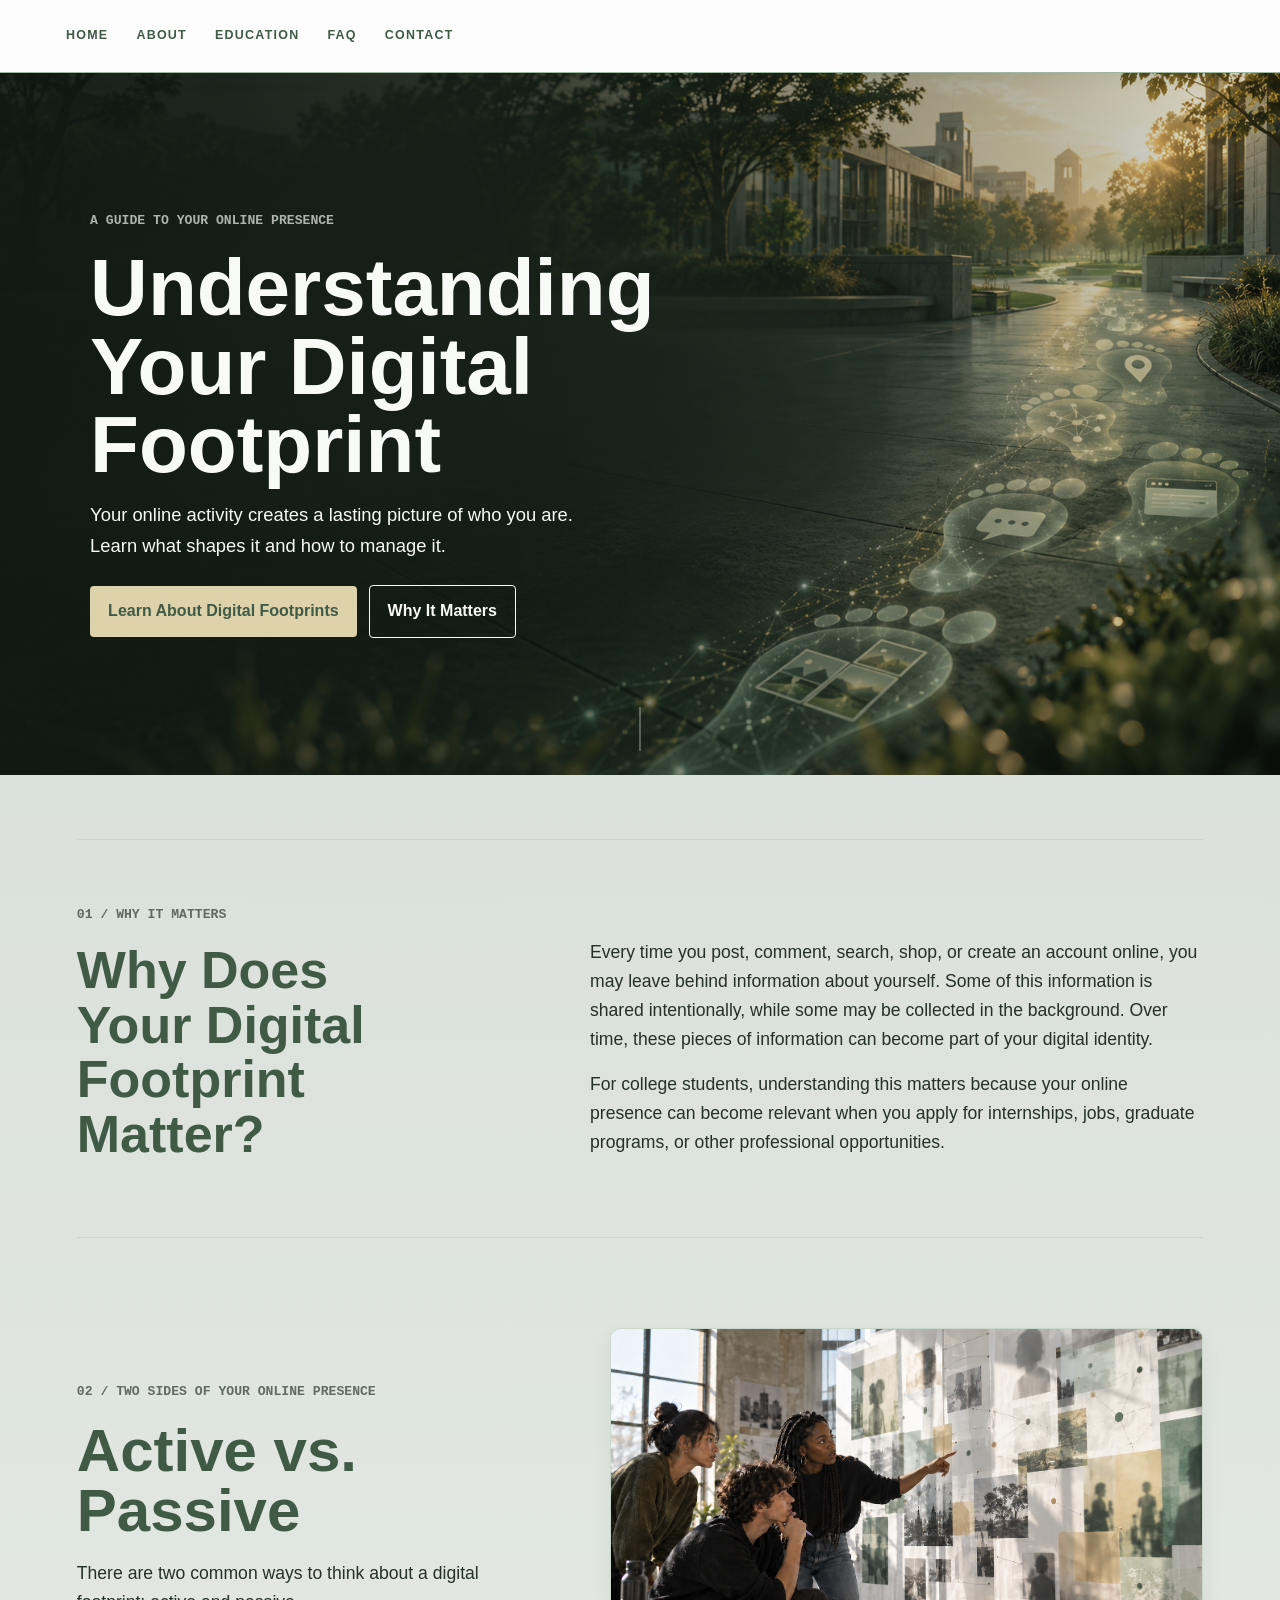
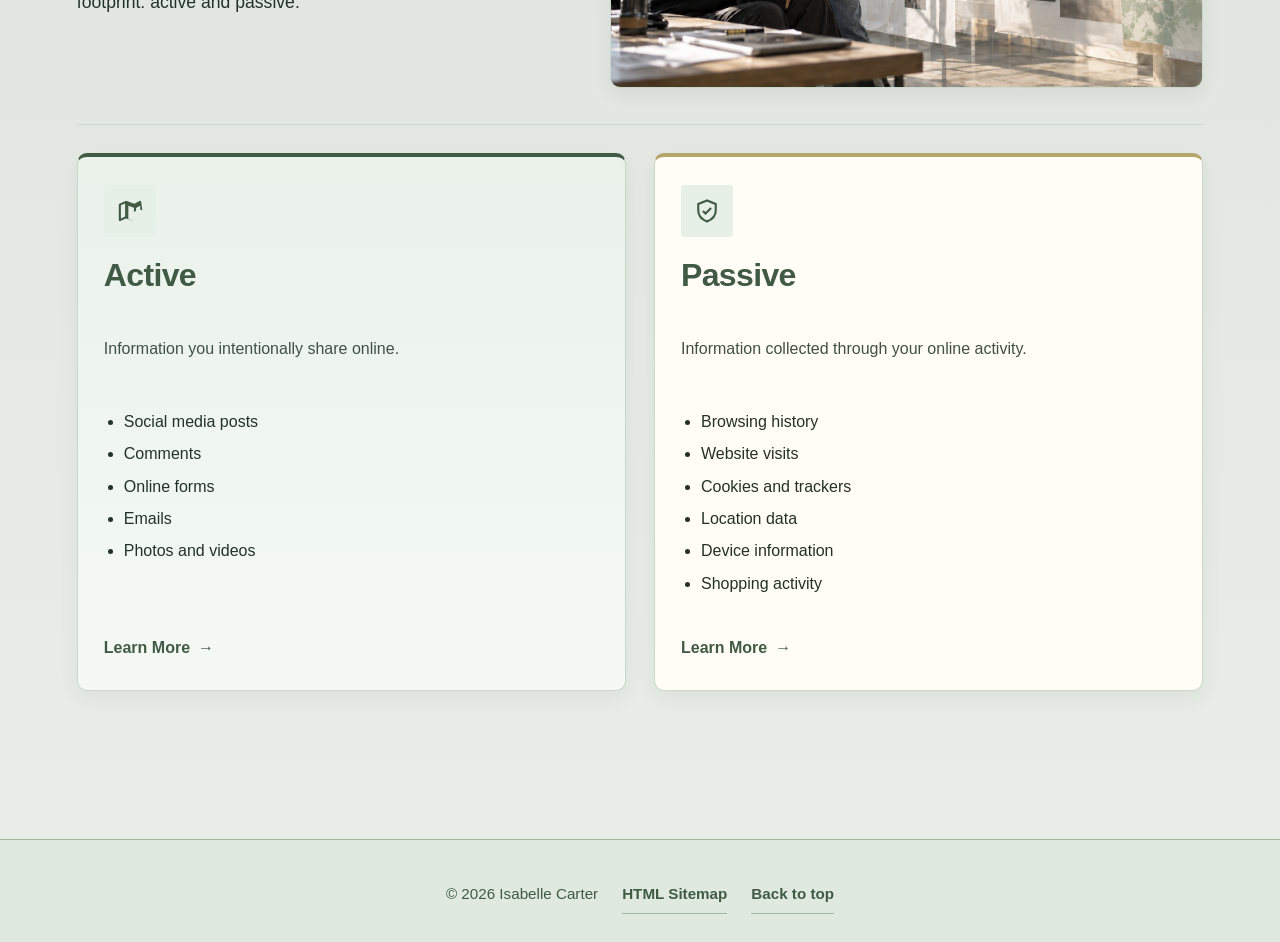
==== index.html @ 425a64f8 "fixed the scroll bar not working" ====
<!DOCTYPE html>
<html lang="en">
    <head>
        <meta charset="UTF-8" />
        <meta name="viewport" content="width=device-width, initial-scale=1.0" />
        <title>Understanding Your Digital Footprint</title>
        <link rel="stylesheet" href="style.css" />
        <script>document.documentElement.classList.add("js");</script>
    </head>
    <body id="top" class="home-page">
        <nav class="top-nav">
          <a href="index.html">Home</a>
          <a href="about.html">About</a>
          <a href="education.html">Education</a>
          <a href="faq.html">FAQ</a>
          <a href="contact.html">Contact</a>
        </nav>
        <main>
            <section class="hero">
                <img class="hero-backdrop" src="images/digital-footprint-hero-background.png" alt="">
                <div class="hero-text" data-reveal>
                    <p class="section-index">A GUIDE TO YOUR ONLINE PRESENCE</p>
                    <h1>Understanding Your Digital Footprint</h1>
                    <p>Your online activity creates a lasting picture of who you are. Learn what shapes it and how to manage it.</p>
                    <div class="hero-actions">
                        <a class="cta-button" href="education.html">Learn About Digital Footprints</a>
                        <a class="cta-button cta-secondary" href="#why-it-matters">Why It Matters</a>
                    </div>
                </div>
                <a class="scroll-ind" href="#why-it-matters" aria-label="Scroll to Why It Matters"></a>
            </section>

            <section class="info-section" id="why-it-matters" data-reveal>
                <div>
                    <p class="section-index">01 / WHY IT MATTERS</p>
                    <h2>Why Does Your Digital Footprint Matter?</h2>
                </div>
                <div class="info-copy">
                    <p>Every time you post, comment, search, shop, or create an account online, you may leave behind information about yourself. Some of this information is shared intentionally, while some may be collected in the background. Over time, these pieces of information can become part of your digital identity.</p>
                    <p>For college students, understanding this matters because your online presence can become relevant when you apply for internships, jobs, graduate programs, or other professional opportunities.</p>
                </div>
            </section>

            <section class="footprint-section" aria-labelledby="footprint-types-heading">
                <div class="footprint-intro" data-reveal>
                    <div class="footprint-intro-copy">
                        <p class="section-index">02 / TWO SIDES OF YOUR ONLINE PRESENCE</p>
                        <h2 id="footprint-types-heading">Active vs. Passive</h2>
                        <p>There are two common ways to think about a digital footprint: active and passive.</p>
                    </div>
                    <img class="comparison-image" src="images/pointing.png" alt="Person pointing toward digital information">
                </div>
                <div class="footprint-comparison">
                    <article class="card footprint-card" data-reveal>
                        <div class="card-icon" aria-hidden="true">
                            <svg viewBox="0 0 640 512" fill="currentColor"><path d="M576 48c0-8.3-4.3-16-11.3-20.4s-15.9-4.8-23.3-1.1L416.5 88.1 244 29.4c-13.7-4.7-28.7-3.8-41.9 2.3L77.8 90.3C69.4 94.2 64 102.7 64 112l0 352c0 8.2 4.2 15.9 11.1 20.3s15.6 4.9 23.1 1.4l127.3-59.9 167.3 55.8c-1.9-3-3.8-6-5.6-9.1l-104.9-35 0-301.1 128 43.5 0 106.7c13.4-15.6 29.7-28.6 48-38.4l0-62 96-47.4 0 90.1c16.8 1.6 32.9 5.6 48 11.7L576 48zM208 82.1l0 299-96 45.2 0-299 96-45.2z"></path></svg>
                        </div>
                        <h3>Active</h3>
                        <p>Information you intentionally share online.</p>
                        <ul>
                            <li>Social media posts</li>
                            <li>Comments</li>
                            <li>Online forms</li>
                            <li>Emails</li>
                            <li>Photos and videos</li>
                        </ul>
                        <a class="card-link" href="education.html">Learn More <span aria-hidden="true">&rarr;</span></a>
                    </article>

                    <article class="card footprint-card" data-reveal>
                        <div class="card-icon" aria-hidden="true">
                            <svg viewBox="0 0 24 24" fill="none" stroke="currentColor" stroke-width="1.8"><path d="M12 3 4.5 6v5.5c0 4.5 3.1 7.7 7.5 9.5 4.4-1.8 7.5-5 7.5-9.5V6L12 3Z"></path><path d="m8.5 12 2.2 2.2 4.8-4.8"></path></svg>
                        </div>
                        <h3>Passive</h3>
                        <p>Information collected through your online activity.</p>
                        <ul>
                            <li>Browsing history</li>
                            <li>Website visits</li>
                            <li>Cookies and trackers</li>
                            <li>Location data</li>
                            <li>Device information</li>
                            <li>Shopping activity</li>
                        </ul>
                        <a class="card-link" href="education.html">Learn More <span aria-hidden="true">&rarr;</span></a>
                    </article>
                </div>

            </section>
        </main>

        <footer class="site-footer">
            <p>© 2026 Isabelle Carter</p>
            <a class="footer-link" href="sitemap.html">HTML Sitemap</a>
            <a class="footer-link" href="#top">Back to top</a>
        </footer>
        <script>
            const revealItems = document.querySelectorAll("[data-reveal]");

            if ("IntersectionObserver" in window) {
                const revealObserver = new IntersectionObserver((entries, observer) => {
                    entries.forEach((entry) => {
                        if (entry.isIntersecting) {
                            entry.target.classList.add("is-visible");
                            observer.unobserve(entry.target);
                        }
                    });
                }, { threshold: 0.15 });

                revealItems.forEach((item) => revealObserver.observe(item));
            } else {
                revealItems.forEach((item) => item.classList.add("is-visible"));
            }
        </script>
    </body>
</html>
---- style.css ----
html {
    scroll-behavior: smooth;
}

* {
    box-sizing: border-box;
}

:root {
    --ink: #243127;
    --green: #405a46;
    --soft-green: #eaf2ea;
    --paper: #e9efe8;
    --panel: #ffffff;
    --cream: #f9f3df;
    --line: #c9d8ca;
}

body {
    margin: 0;
    font-family: "Segoe UI", Tahoma, Geneva, Verdana, sans-serif;
    background: linear-gradient(180deg, #d4dad4 0%, var(--paper) 100%);
    color: var(--ink);
    line-height: 1.65;
}

.top-nav {
    position: sticky;
    top: 0; 
    z-index: 10;
    display: flex;
    justify-content: flex-start;
    align-items: center;
    flex-wrap: wrap;
    gap: 6px 24px;
    padding: 18px max(5%, 24px);
    background: rgba(255, 255, 255, 0.95);
    border-bottom: 1px solid #9eb7a0;
    box-shadow: 0 4px 16px rgba(36, 49, 39, 0.08);
    backdrop-filter: blur(10px);
}

.top-nav a {
    display: inline-block;
    padding: 7px 2px;
    color: var(--green);
    font-size: 0.78rem;
    font-weight: 700;
    letter-spacing: 0.1em;
    text-decoration: none;
    text-transform: uppercase;
    border-bottom: 1px solid transparent;
    transition: color 0.2s ease, border-color 0.2s ease;
}

.top-nav a:hover,
.top-nav a:focus-visible {
    color: #1f3127;
    border-bottom-color: #7c9f80;
}

main {
    width: 88%;
    max-width: 1180px;
    margin: 0 auto;
    padding: 82px 0 100px;
}

.site-footer {
    display: flex;
    justify-content: center;
    align-items: center;
    flex-wrap: wrap;
    gap: 10px 24px;
    width: 100%;
    margin: 0;
    padding: 34px max(5%, 24px) 28px;
    border-top: 1px solid #9eb7a0;
    color: var(--green);
    background: #dfe9df;
    font-size: 0.95rem;
    text-align: center;
}

.site-footer p {
    margin: 0;
}

.footer-link {
    display: inline-block;
    padding: 7px 0;
    border-bottom: 1px solid #9eb7a0;
    color: var(--green);
    font-weight: 700;
    text-decoration: none;
    transition: color 0.2s ease, border-color 0.2s ease;
}

.footer-link:hover,
.footer-link:focus-visible {
    color: #1f3127;
    border-color: #405a46;
}

.content-card a {
    color: var(--green);
    text-decoration: underline;
    text-decoration-thickness: 2px;
    text-underline-offset: 2px;
}

.content-card a:hover,
.content-card a:focus-visible {
    color: #1f3127;
}

.sitemap-section {
    margin-top: 46px;
}

.sitemap-section h2 {
    margin-bottom: 18px;
    color: var(--green);
}

.sitemap-list {
    display: grid;
    gap: 0;
    list-style: none;
    padding-left: 0;
    margin: 0;
}

.sitemap-item {
    padding: 0;
    background: transparent;
    border: 0;
    border-top: 1px solid var(--line);
    border-radius: 0;
    color: var(--ink);
    overflow: hidden;
}

.sitemap-list a {
    display: block;
    padding: 15px 0;
    color: var(--green);
    font-weight: 700;
    text-decoration: none;
    transition: color 0.2s ease, padding-left 0.2s ease;
}

.sitemap-list a:hover,
.sitemap-list a:focus-visible {
    padding-left: 10px;
    color: #1f3127;
}

.sitemap-guide {
    gap: 0;
}

.sitemap-guide .sitemap-item {
    padding: 15px 0;
    border-bottom: 1px solid var(--line);
    border-top: 0;
}

.sitemap-guide .sitemap-item:last-child {
    border-bottom: 0;
}

.sitemap-guide strong {
    display: block;
    color: var(--green);
}

.card,
.content-card,
.about-section {
    display: flex;
    flex-direction: column;
    gap: 16px;
    padding: 32px;
    margin-bottom: 25px;
    background: var(--panel);
    border: 1px solid var(--line);
    border-radius: 10px;
    box-shadow: 0 10px 26px rgba(36, 49, 39, 0.07);
    transition: transform 0.2s ease, box-shadow 0.2s ease;
}

.card:hover,
.content-card:hover,
.about-section:hover {
    transform: translateY(-3px);
    box-shadow: 0 14px 26px rgba(36, 49, 39, 0.1);
}

.card:first-child {
    background: linear-gradient(180deg, #eaf2ea 0%, #f4f9f4 100%);
}

.content-card h1,
.about-section h1,
.card h1,
.card h2,
.content-card h2,
.about-section h2,
.footprint-card h3 {
    color: var(--green);
    letter-spacing: -0.02em;
}

h1,
h2,
h3 {
    line-height: 1.15;
}

.hero-intro {
    max-width: 700px;
    font-size: 1.15rem;
}

.hero-image {
    display: block;
    width: 100%;
    height: 330px;
    margin: -8px 0 10px;
    object-fit: cover;
    border: 1px solid #d9e3d9;
    border-radius: 6px;
}

.hero {
    position: relative;
    isolation: isolate;
    display: flex;
    align-items: center;
    width: 100vw;
    max-width: none;
    min-height: min(78vh, 760px);
    margin: -82px calc(50% - 50vw) 64px;
    padding: 4rem 8%;
    overflow: hidden;
    color: #f7faf7;
    background: #243127;
}

.hero::after {
    position: absolute;
    z-index: -1;
    inset: 0;
    background: linear-gradient(90deg, rgba(15, 24, 18, 0.84), rgba(15, 24, 18, 0.62) 42%, rgba(15, 24, 18, 0.12));
    content: "";
}

.hero-backdrop {
    position: absolute;
    z-index: -2;
    inset: 0;
    width: 100%;
    height: 100%;
    object-fit: cover;
    object-position: center;
    animation: hero-drift 24s ease-in-out infinite alternate;
}

.hero-text {
    position: relative;
    max-width: 650px;
    color: #f7faf7;
}

.hero-text h1 {
    max-width: 13ch;
    margin: 0 0 1rem;
    color: inherit;
    font-size: 5rem;
    line-height: 0.98;
}

.hero-text p {
    max-width: 48ch;
    margin: 0 0 1.5rem;
    font-size: 1.15rem;
}

.scroll-ind {
    position: absolute;
    left: 50%;
    bottom: 24px;
    display: block;
    width: 1px;
    height: 44px;
    color: #f7faf7;
    background: currentColor;
    opacity: 0.58;
    transform: translateX(-50%);
}

.scroll-ind:focus-visible {
    outline: 2px solid currentColor;
    outline-offset: 5px;
}

.home-page .section-index {
    margin: 0 0 18px;
    font-family: "JetBrains Mono", "JetBrains Mono Fallback", ui-monospace, "SF Mono", Menlo, monospace;
    font-size: 0.82rem;
    font-weight: 700;
    opacity: 0.68;
    text-transform: uppercase;
}

.home-page .hero-actions {
    display: flex;
    flex-wrap: wrap;
    align-items: center;
    gap: 12px;
}

.home-page .cta-secondary {
    border: 1px solid currentColor;
    background: transparent;
    color: inherit;
}

.home-page .info-section {
    display: grid;
    grid-template-columns: minmax(0, 0.85fr) minmax(0, 1.15fr);
    align-items: start;
    gap: 32px 60px;
    padding: 64px 0;
    margin: 0 0 90px;
    border-top: 1px solid var(--line);
    border-bottom: 1px solid var(--line);
}

.home-page .info-section h2 {
    max-width: 12ch;
    margin: 0;
    color: var(--green);
    font-size: 3.25rem;
    line-height: 1.05;
}

.home-page .info-copy {
    max-width: 720px;
    padding-top: 34px;
}

.home-page .info-copy p {
    margin: 0 0 16px;
    font-size: 1.1rem;
}

.home-page .footprint-section {
    padding-bottom: 48px;
}

.home-page .footprint-intro {
    display: grid;
    grid-template-columns: minmax(0, 0.9fr) minmax(0, 1.1fr);
    align-items: center;
    gap: 48px;
    margin-bottom: 36px;
}

.home-page .footprint-intro-copy h2 {
    max-width: 12ch;
    margin: 0 0 18px;
    color: var(--green);
    font-size: 3.75rem;
    line-height: 1;
}

.home-page .footprint-intro-copy > p:last-child {
    max-width: 44ch;
    font-size: 1.1rem;
}

.home-page .footprint-intro .comparison-image {
    height: 360px;
    margin: 0;
}

.home-page .footprint-card h3 {
    font-size: 2rem;
}

.js [data-reveal] {
    opacity: 0;
    transform: translateY(32px);
    transition: opacity 700ms ease, transform 700ms ease;
}

.js [data-reveal].is-visible {
    opacity: 1;
    transform: translateY(0);
}

.js .card[data-reveal].is-visible:hover {
    transform: translateY(-3px);
}

@media (prefers-reduced-motion: reduce) {
    .js [data-reveal] {
        opacity: 1;
        transform: none;
        transition: none;
    }
}

@keyframes hero-drift {
    from { transform: scale(1.04) translateX(0); }
    to { transform: scale(1.12) translateX(-1%); }
}

@media (prefers-reduced-motion: reduce) {
    .hero-backdrop {
        animation: none;
    }
}

.cta-button {
    display: inline-block;
    width: fit-content;
    padding: 12px 18px;
    background: #ddd2aa;
    color: var(--green);
    font-weight: 800;
    text-decoration: none;
    border-radius: 4px;
    transition: background 0.2s ease, transform 0.2s ease;
}

.cta-button:hover,
.cta-button:focus-visible {
    background: #d2c28d;
    transform: translateX(3px);
}

.info-section p {
    margin-bottom: 15px;
}

.footprint-image {
    display: block;
    width: 100%;
    max-width: 620px;
    height: auto;
    margin: 0 auto 8px;
    padding: 9px;
    border: 1px solid #d9e3d9;
    border-radius: 8px;
    background: #f9f7f1;
}

.comparison-image,
.education-image {
    display: block;
    width: 100%;
    max-width: 820px;
    height: 300px;
    margin: 0 auto 24px;
    object-fit: cover;
    border: 1px solid #c9d8ca;
    border-radius: 10px;
    background: #f9f7f1;
    box-shadow: 0 8px 20px rgba(36, 49, 39, 0.07);
}

.education-image {
    max-width: 760px;
    height: 280px;
    margin: 12px 0 28px;
    padding: 8px;
    border-left: 4px solid #7c9f80;
    background: #f9f7f1;
}

.hero-image,
.comparison-image,
.education-image {
    width: 100%;
    max-width: none;
    height: 330px;
}

.image-gallery {
    display: flex;
    align-items: stretch;
    gap: 14px;
    margin-bottom: 8px;
}

.image-gallery .footprint-image {
    flex: 1 1 0;
    width: 0;
    max-width: none;
    height: 190px;
    margin: 0;
    object-fit: cover;
}

.footprint-comparison {
    display: grid;
    grid-template-columns: repeat(2, minmax(0, 1fr));
    gap: 28px;
    margin-top: 28px;
    border-top: 1px solid var(--line);
    padding-top: 28px;
}

.footprint-card {
    display: flex;
    flex-direction: column;
    min-height: 100%;
    margin-bottom: 0;
    background: var(--panel);
    border: 1px solid var(--line);
    border-top: 4px solid var(--green);
    border-radius: 10px;
    padding: 28px 26px;
    box-shadow: 0 8px 20px rgba(36, 49, 39, 0.06);
    transition: transform 0.2s ease, box-shadow 0.2s ease;
}

.footprint-card:last-child {
    border-top-color: #b4a56c;
    background: #fffdf5;
}

.footprint-card:hover {
    transform: translateY(-3px);
    box-shadow: 0 14px 26px rgba(36, 49, 39, 0.1);
}

.card-icon {
    display: grid;
    place-items: center;
    width: 52px;
    height: 52px;
    color: var(--green);
    background: #e6f0e7;
    border-radius: 4px;
    margin-bottom: 4px;
}

.card-icon svg {
    width: 28px;
    height: 28px;
}

.footprint-card h3 {
    margin-top: 0;
    margin-bottom: 10px;
    font-size: 1.35rem;
}

.footprint-card p {
    color: #405044;
    margin-bottom: 15px;
}

.card-link {
    display: inline-flex;
    align-items: center;
    gap: 8px;
    width: fit-content;
    margin-top: auto;
    color: var(--green);
    font-weight: 700;
    text-decoration: none;
}

.card-link:hover,
.card-link:focus-visible {
    color: #1f3127;
    text-decoration: underline;
}

.active-passive-info {
    border: 1px solid #d8d0aa;
    border-left: 4px solid #b4a56c;
    background: #fffef9;
    padding: 24px 0;
    border-radius: 0;
    margin-top: 20px;
}

.active-passive-info h2 {
    margin-top: 0;
}

.active-passive-info p {
    margin: 10px 0;
}

.video-container {
    position: relative;
    overflow: hidden;
    width: 100%;
    max-width: 720px;
    margin: 30px auto 10px;
    padding-top: 56.25%;
    border: 1px solid var(--line);
    border-radius: 8px;
    background: #e6f0e7;
}

.video-container iframe {
    position: absolute;
    top: 0;
    left: 0;
    width: 100%;
    height: 100%;
    border: 0;
}

.quote,
.highlight {
    display: inline-block;
    padding: 10px 14px;
    border-radius: 4px;
    font-weight: bold;
}

.quote {
    background: #edf4ee;
    border-left: 4px solid #6d9073;
    color: #24402a;
    margin: 8px 0;
}

.highlight {
    background: #f0e9cf;
    color: #3f4d39;
}

ul,
ol {
    padding-left: 20px;
}

li {
    margin-bottom: 6px;
}

@media (max-width: 600px) {
    main {
        width: 92%;
        padding: 42px 0 56px;
    }

    .top-nav {
        gap: 4px 14px;
        padding: 14px 16px;
    }

    .top-nav a {
        font-size: 0.7rem;
    }

    .card,
    .content-card,
    .about-section {
        padding: 24px 20px;
    }

    .footprint-image {
        max-width: 100%;
        padding: 6px;
    }

    .hero-image,
    .comparison-image,
    .education-image {
        height: 230px !important;
        max-height: none;
    }

    .image-gallery {
        flex-direction: column;
    }

    .image-gallery .footprint-image {
        width: 100%;
        height: auto;
        max-height: 240px;
    }

    .footprint-comparison {
        grid-template-columns: 1fr;
    }

    .hero {
        min-height: 72vh;
        min-height: 72svh;
        margin-top: -42px;
        padding: 3rem 7%;
    }

    .hero-text h1 {
        max-width: 12ch;
        font-size: 2.75rem;
    }

    .home-page .info-section {
        grid-template-columns: 1fr;
        gap: 16px;
        padding: 42px 0;
        margin-bottom: 60px;
    }

    .home-page .info-section h2 {
        max-width: 16ch;
        font-size: 2.5rem;
    }

    .home-page .info-copy {
        padding-top: 0;
    }

    .home-page .footprint-intro {
        grid-template-columns: 1fr;
        gap: 18px;
    }

    .home-page .footprint-intro-copy h2 {
        font-size: 2.75rem;
    }

    .home-page .footprint-intro .comparison-image {
        height: 260px;
    }
}
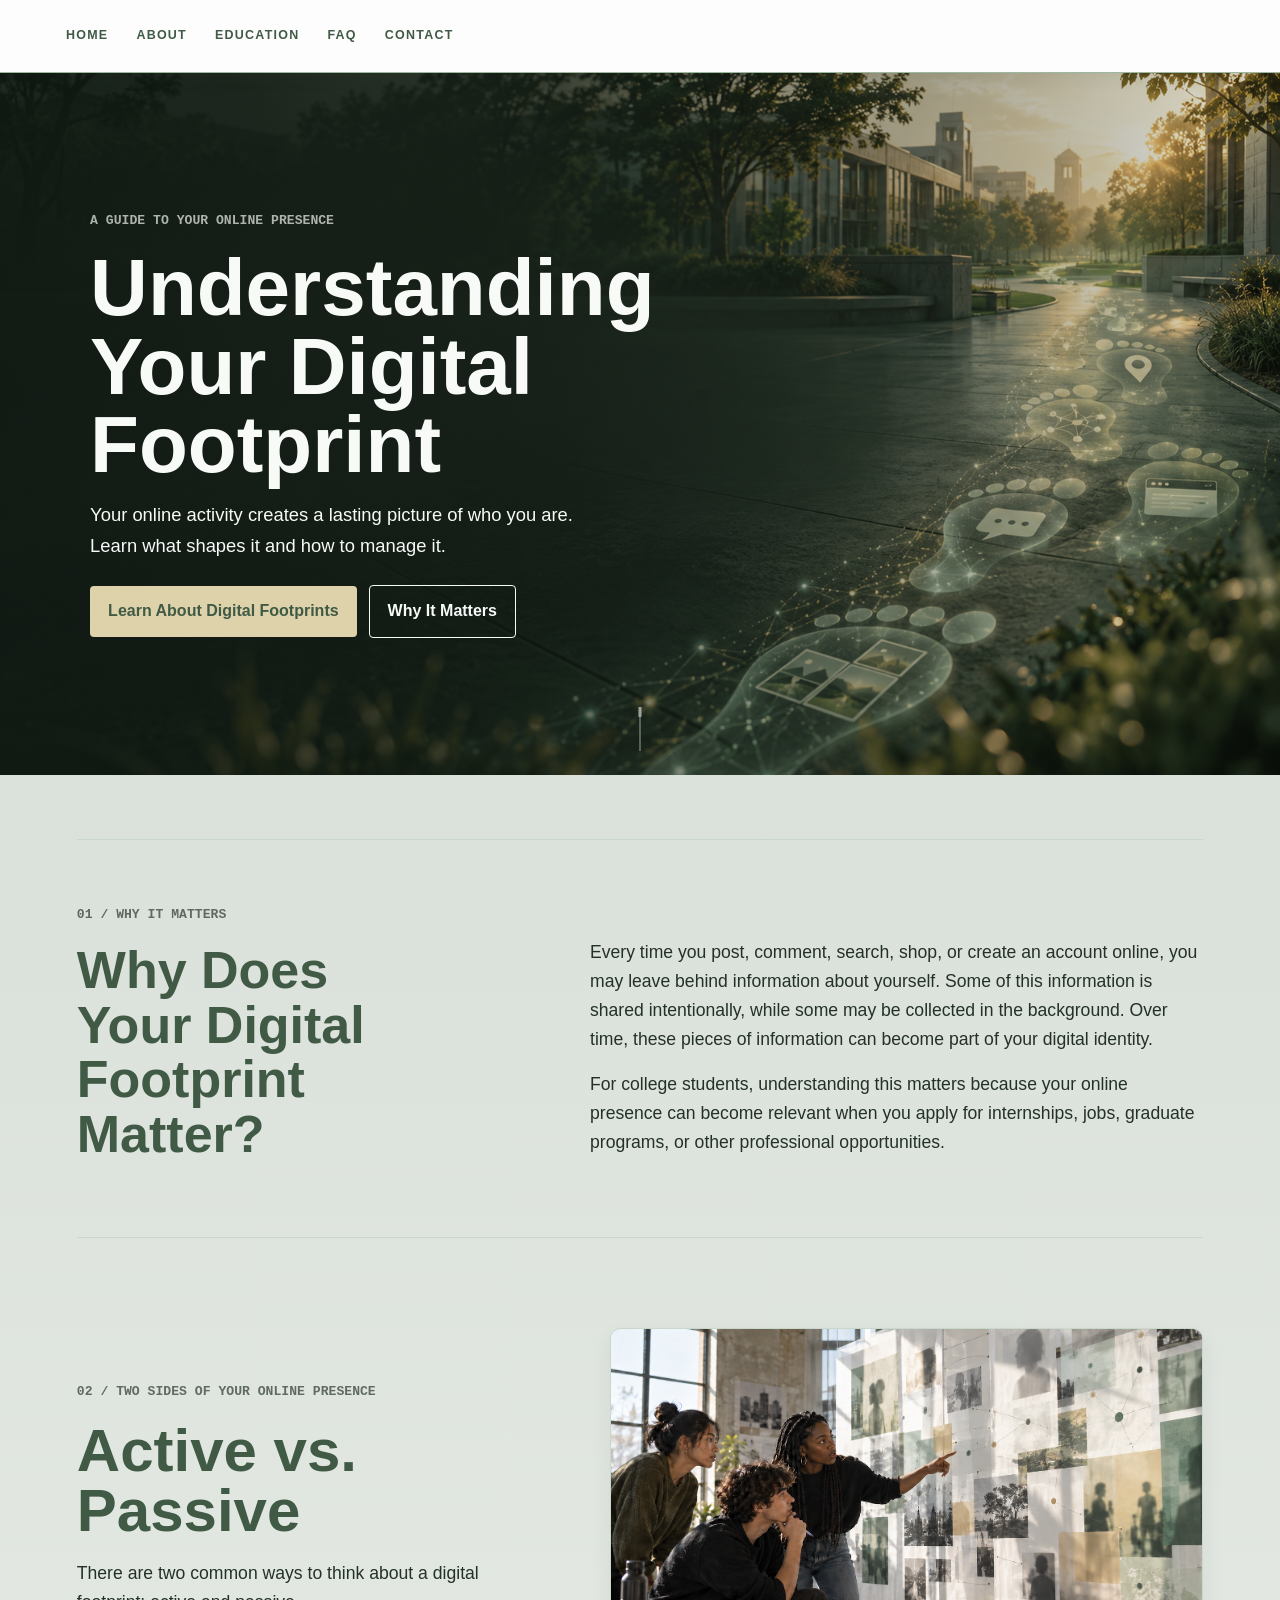
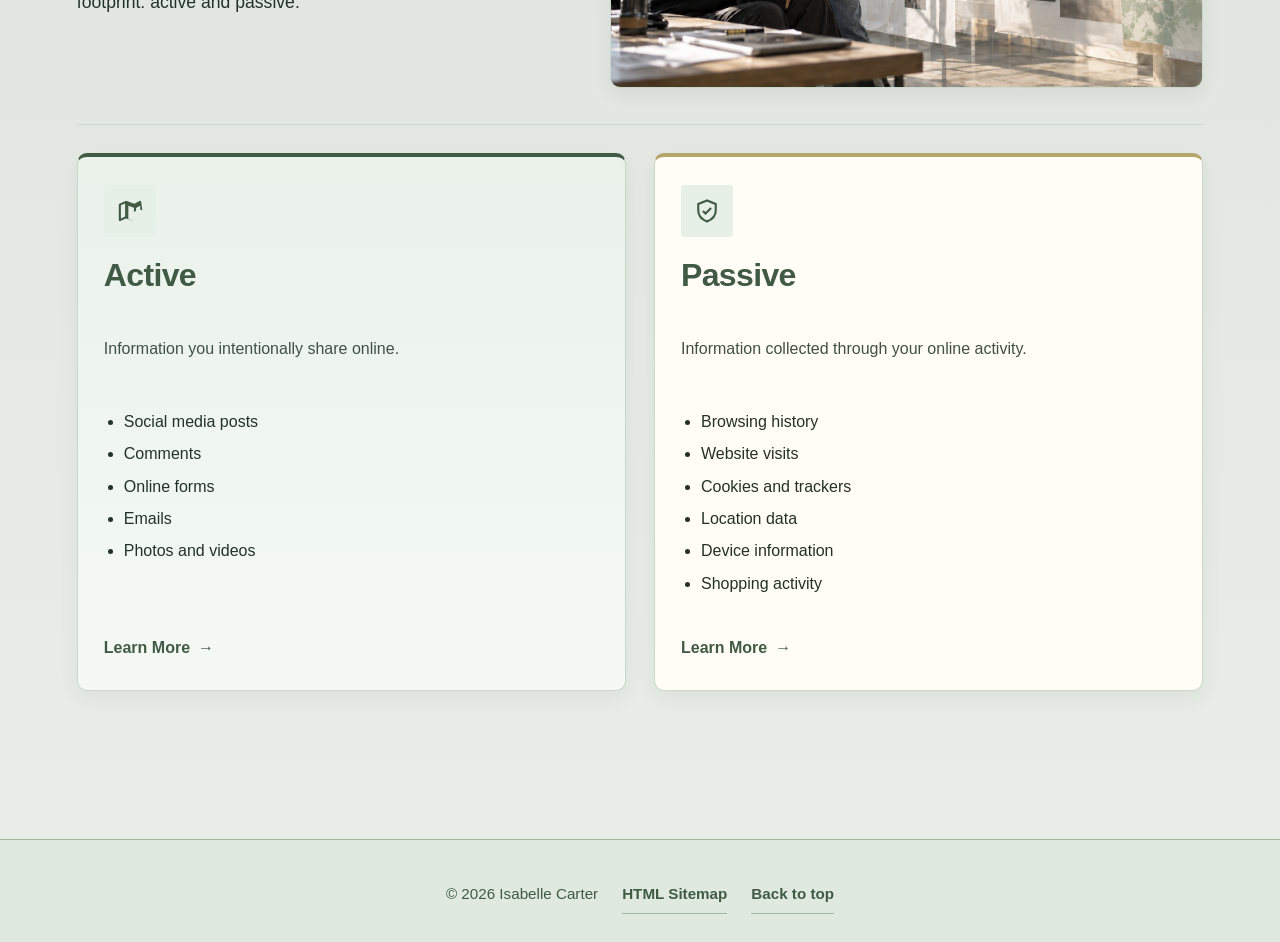
==== commit b6407e54: "fixed moving line at bottom of title section" ====
--- a/index.html
+++ b/index.html
@@ -27,7 +27,7 @@
                         <a class="cta-button cta-secondary" href="#why-it-matters">Why It Matters</a>
                     </div>
                 </div>
-                <a class="scroll-ind" href="#why-it-matters" aria-label="Scroll to Why It Matters"></a>
+                <a class="scroll-ind" href="#why-it-matters" aria-label="Scroll to Why It Matters"><span aria-hidden="true"></span></a>
             </section>
 
             <section class="info-section" id="why-it-matters" data-reveal>
--- a/style.css
+++ b/style.css
@@ -300,9 +300,34 @@
     transform: translateX(-50%);
 }
 
+.scroll-ind span {
+    position: absolute;
+    top: 0;
+    left: -1px;
+    width: 3px;
+    height: 10px;
+    background: currentColor;
+    animation: scroll-ind-travel 1.6s ease-in-out infinite;
+}
+
+@keyframes scroll-ind-travel {
+    0% { transform: translateY(0); opacity: 0; }
+    18% { opacity: 1; }
+    82% { opacity: 1; }
+    100% { transform: translateY(34px); opacity: 0; }
+}
+
 .scroll-ind:focus-visible {
     outline: 2px solid currentColor;
     outline-offset: 5px;
+}
+
+@media (prefers-reduced-motion: reduce) {
+    .scroll-ind span {
+        top: 17px;
+        animation: none;
+        opacity: 1;
+    }
 }
 
 .home-page .section-index {
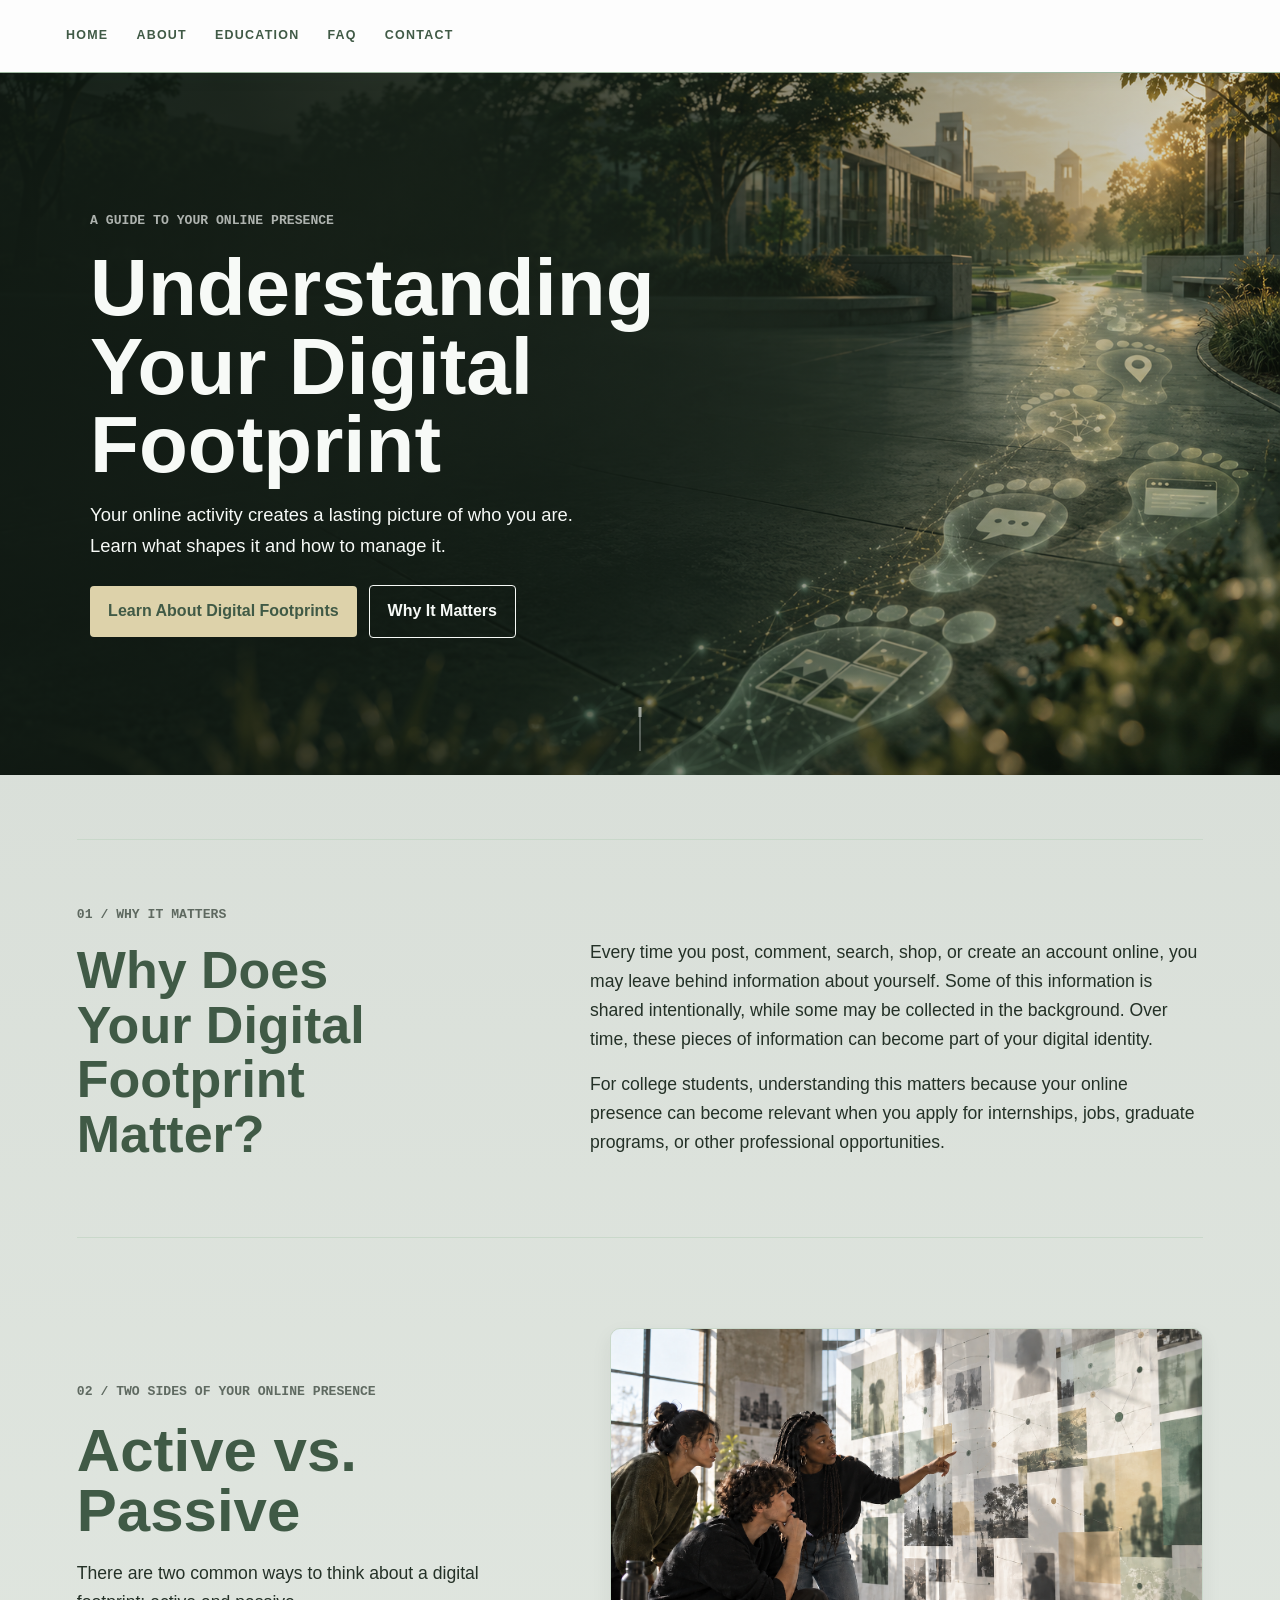
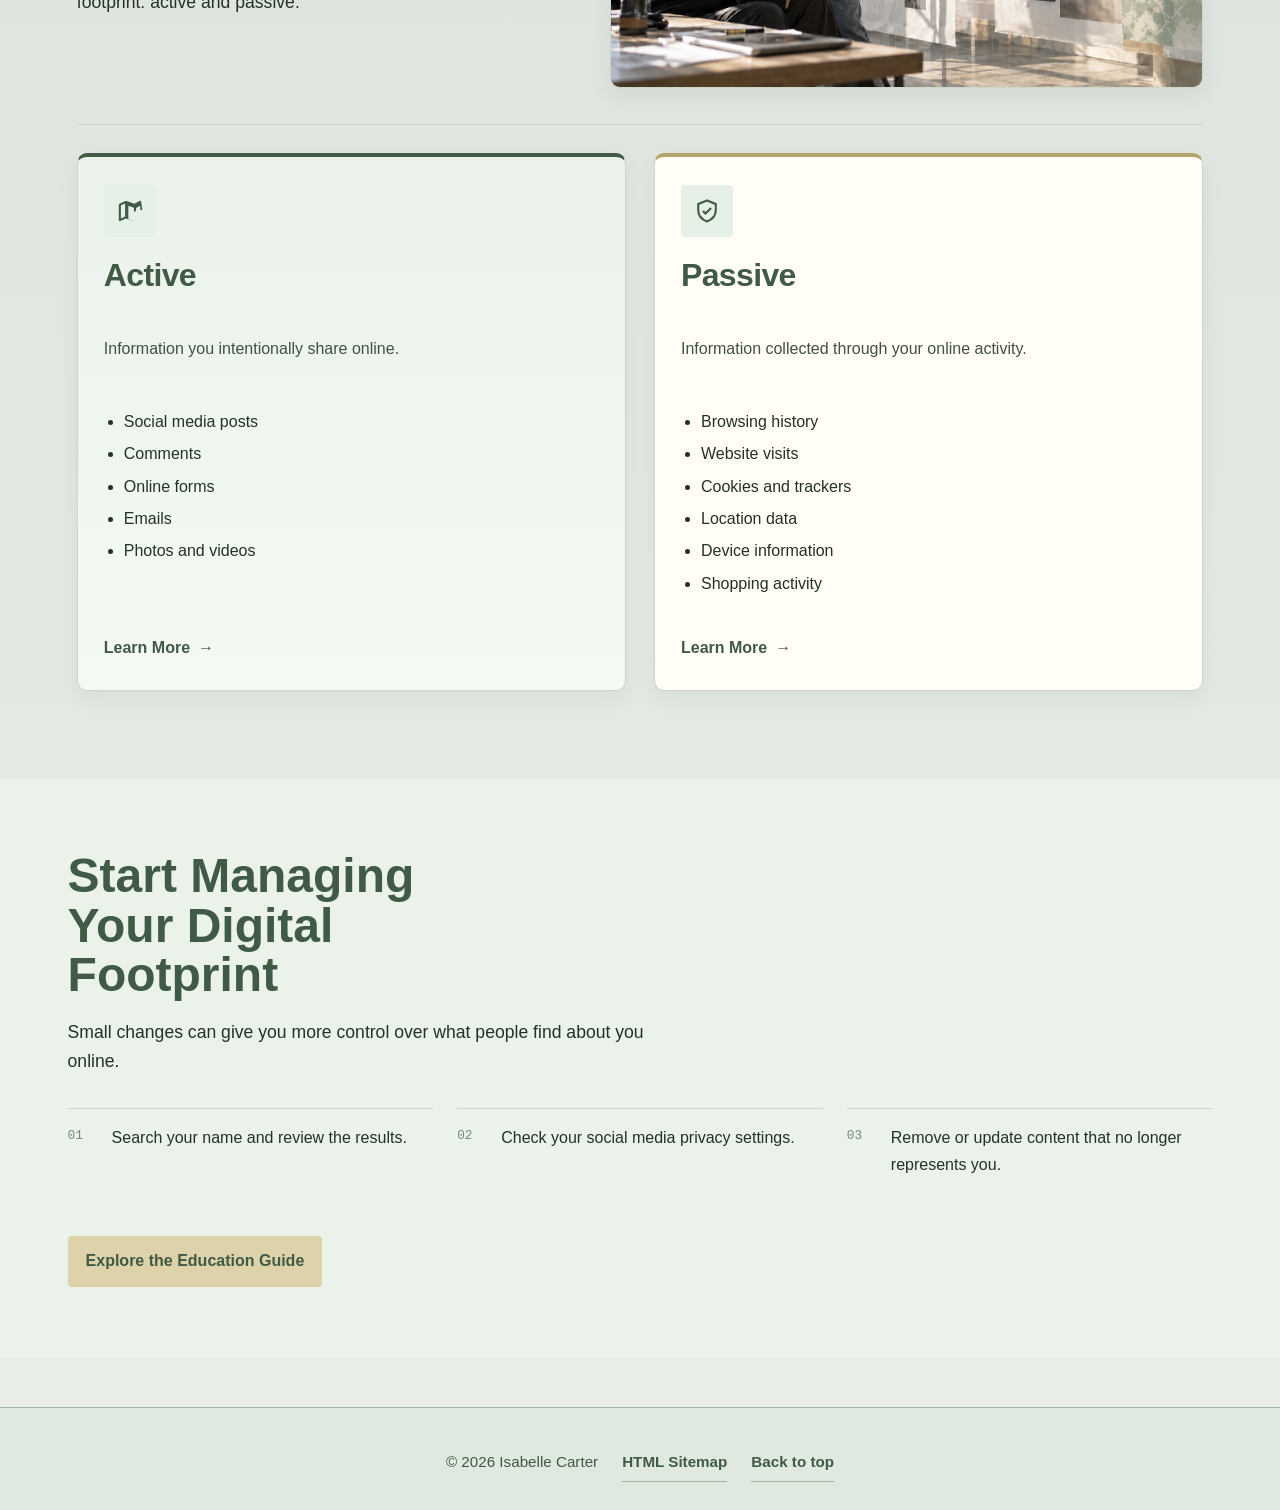
==== commit a0eb5396: "added new section to the home page at the very bottom. call to action kinda thing" ====
--- a/index.html
+++ b/index.html
@@ -85,6 +85,18 @@
                     </article>
                 </div>
 
+                <section class="home-cta" aria-labelledby="home-cta-title" data-reveal>
+                    <div class="home-cta-inner">
+                        <h2 id="home-cta-title">Start Managing Your Digital Footprint</h2>
+                        <p>Small changes can give you more control over what people find about you online.</p>
+                        <ol class="home-steps">
+                            <li>Search your name and review the results.</li>
+                            <li>Check your social media privacy settings.</li>
+                            <li>Remove or update content that no longer represents you.</li>
+                        </ol>
+                        <a class="cta-button" href="education.html">Explore the Education Guide</a>
+                    </div>
+                </section>
             </section>
         </main>
 
--- a/style.css
+++ b/style.css
@@ -1,3 +1,9 @@
+html,
+body {
+    max-width: 100%;
+    overflow-x: hidden;
+}
+
 html {
     scroll-behavior: smooth;
 }
@@ -161,7 +167,7 @@
 }
 
 .sitemap-guide .sitemap-item {
-    padding: 15px 0;
+    padding: 0;
     border-bottom: 1px solid var(--line);
     border-top: 0;
 }
@@ -287,6 +293,258 @@
     font-size: 1.15rem;
 }
 
+.about-page {
+    padding-bottom: 0;
+}
+
+.about-hero {
+    position: relative;
+    isolation: isolate;
+    display: flex;
+    align-items: center;
+    width: 100vw;
+    min-height: min(78vh, 760px);
+    margin: -82px calc(50% - 50vw) 0;
+    padding: 112px 6% 104px;
+    overflow: hidden;
+    background: var(--green);
+    color: #f7faf7;
+}
+
+.about-hero::after {
+    position: absolute;
+    z-index: 1;
+    inset: 0;
+    background: linear-gradient(90deg, rgba(15, 24, 18, 0.66), rgba(15, 24, 18, 0.36) 62%, rgba(15, 24, 18, 0.18));
+    content: "";
+}
+
+.about-hero-inner,
+.about-close-inner {
+    width: 100%;
+    max-width: 1180px;
+    margin: 0 auto;
+}
+
+.about-hero-inner {
+    position: relative;
+    z-index: 2;
+}
+
+.about-eyebrow {
+    margin: 0 0 24px;
+    font-family: "JetBrains Mono", "JetBrains Mono Fallback", ui-monospace, "SF Mono", Menlo, monospace;
+    font-size: 0.76rem;
+    font-weight: 700;
+    opacity: 0.68;
+    text-transform: uppercase;
+}
+
+.about-hero h1 {
+    max-width: 14ch;
+    margin: 0 0 28px;
+    color: inherit;
+    font-size: 5rem;
+    line-height: 0.98;
+}
+
+.about-lead {
+    max-width: 720px;
+    margin: 0;
+    font-size: 1.2rem;
+}
+
+.about-banner-image {
+    position: absolute;
+    z-index: 0;
+    inset: 0;
+    width: 100%;
+    height: 100%;
+    object-fit: cover;
+    object-position: center 42%;
+    animation: hero-drift 24s ease-in-out infinite alternate;
+}
+
+.about-ribbon {
+    display: flex;
+    justify-content: space-between;
+    flex-wrap: wrap;
+    gap: 12px 28px;
+    width: 100vw;
+    margin: 0 calc(50% - 50vw);
+    padding: 20px 6%;
+    border-bottom: 1px solid var(--line);
+    color: var(--green);
+    background: var(--paper);
+    font-family: "JetBrains Mono", "JetBrains Mono Fallback", ui-monospace, "SF Mono", Menlo, monospace;
+    font-size: 0.72rem;
+    opacity: 0.78;
+}
+
+.about-slice {
+    display: grid;
+    grid-template-columns: minmax(0, 0.85fr) minmax(0, 1.15fr);
+    gap: 32px 60px;
+    padding: 76px 0;
+    border-bottom: 1px solid var(--line);
+}
+
+.studio-image {
+    position: relative;
+    isolation: isolate;
+    display: flex;
+    align-items: center;
+    width: 100vw;
+    margin: 0 calc(50% - 50vw);
+    aspect-ratio: 1.19 / 1;
+    padding: 56px;
+    color: #f7faf7;
+    background-image:
+        linear-gradient(90deg, rgba(15, 24, 18, 0.72), rgba(15, 24, 18, 0.34) 70%, rgba(15, 24, 18, 0.18)),
+        url("images/digital-footprint-studio-background.png");
+    background-size: cover;
+    background-position: 50% 50%;
+    background-attachment: scroll, fixed;
+    background-repeat: no-repeat;
+}
+
+.studio-copy {
+    max-width: 680px;
+}
+
+.studio-copy h2 {
+    max-width: 14ch;
+    margin: 0 0 18px;
+    color: inherit;
+    font-size: 3rem;
+    line-height: 1.04;
+}
+
+.studio-copy p {
+    max-width: 52ch;
+    margin: 0;
+    font-size: 1.1rem;
+}
+
+.about-section-heading h2,
+.about-close h2 {
+    max-width: 14ch;
+    margin: 0;
+    color: var(--green);
+    font-size: 3rem;
+    line-height: 1.04;
+}
+
+.about-copy {
+    max-width: 720px;
+}
+
+.about-copy > p {
+    margin: 0 0 18px;
+    font-size: 1.05rem;
+}
+
+.about-quote {
+    margin: 30px 0;
+    padding: 24px 28px;
+    border-left: 4px solid var(--green);
+    background: var(--soft-green);
+}
+
+.about-quote p {
+    margin: 0 0 12px;
+    color: var(--green);
+    font-size: 1.3rem;
+    font-weight: 700;
+    line-height: 1.35;
+}
+
+.about-quote cite {
+    font-size: 0.9rem;
+    font-style: normal;
+}
+
+.about-learning-list {
+    display: grid;
+    grid-template-columns: repeat(2, minmax(0, 1fr));
+    gap: 0 28px;
+    margin: 24px 0 0;
+    padding: 0;
+    list-style: none;
+    counter-reset: learning;
+}
+
+.about-learning-list li {
+    display: grid;
+    grid-template-columns: 34px 1fr;
+    gap: 10px;
+    padding: 14px 0;
+    border-top: 1px solid var(--line);
+    counter-increment: learning;
+}
+
+.about-learning-list li::before {
+    color: var(--green);
+    content: counter(learning, decimal-leading-zero);
+    font-family: "JetBrains Mono", "JetBrains Mono Fallback", ui-monospace, "SF Mono", Menlo, monospace;
+    font-size: 0.8rem;
+    opacity: 0.68;
+}
+
+.about-learning-list a {
+    color: var(--ink);
+    text-decoration-color: var(--line);
+    text-decoration-thickness: 1px;
+    text-underline-offset: 3px;
+}
+
+.about-learning-list a:hover,
+.about-learning-list a:focus-visible {
+    color: var(--green);
+    text-decoration-color: currentColor;
+}
+
+h2[id],
+h3[id] {
+    scroll-margin-top: 100px;
+}
+
+.about-close {
+    width: 100vw;
+    margin: 0 calc(50% - 50vw);
+    padding: 72px 6%;
+    background: var(--soft-green);
+}
+
+.about-close h2 {
+    margin-bottom: 20px;
+}
+
+.about-close-inner > p:not(.about-eyebrow) {
+    max-width: 720px;
+    font-size: 1.05rem;
+}
+
+.about-signoff {
+    margin: 28px 0;
+    font-weight: 700;
+}
+
+.about-link {
+    display: inline-flex;
+    align-items: center;
+    gap: 10px;
+    color: var(--green);
+    font-weight: 700;
+    text-decoration: none;
+}
+
+.about-link:hover,
+.about-link:focus-visible {
+    text-decoration: underline;
+    text-underline-offset: 4px;
+}
+
 .scroll-ind {
     position: absolute;
     left: 50%;
@@ -415,6 +673,60 @@
     font-size: 2rem;
 }
 
+.home-cta {
+    width: 100vw;
+    margin: 88px calc(50% - 50vw) -100px;
+    padding: 72px 6%;
+    background: var(--soft-green);
+}
+
+.home-cta-inner {
+    max-width: 1180px;
+    margin: 0 auto;
+}
+
+.home-cta h2 {
+    max-width: 16ch;
+    margin: 0 0 18px;
+    color: var(--green);
+    font-size: 3rem;
+    line-height: 1.04;
+}
+
+.home-cta-inner > p {
+    max-width: 60ch;
+    margin: 0;
+    font-size: 1.1rem;
+}
+
+.home-steps {
+    display: grid;
+    grid-template-columns: repeat(3, minmax(0, 1fr));
+    gap: 24px;
+    margin: 32px 0 36px;
+    padding: 0;
+    list-style: none;
+    counter-reset: home-step;
+}
+
+.home-steps li {
+    display: grid;
+    grid-template-columns: 32px 1fr;
+    align-items: start;
+    gap: 12px;
+    padding: 16px 0;
+    border-top: 1px solid var(--line);
+    counter-increment: home-step;
+}
+
+.home-steps li::before {
+    color: var(--green);
+    content: counter(home-step, decimal-leading-zero);
+    font-family: "JetBrains Mono", "JetBrains Mono Fallback", ui-monospace, "SF Mono", Menlo, monospace;
+    font-size: 0.8rem;
+    opacity: 0.68;
+}
+
 .js [data-reveal] {
     opacity: 0;
     transform: translateY(32px);
@@ -444,7 +756,8 @@
 }
 
 @media (prefers-reduced-motion: reduce) {
-    .hero-backdrop {
+    .hero-backdrop,
+    .about-banner-image {
         animation: none;
     }
 }
@@ -733,6 +1046,55 @@
         font-size: 2.75rem;
     }
 
+    .about-hero {
+        min-height: 72vh;
+        min-height: 72svh;
+        margin-top: -42px;
+        padding: 72px 7%;
+    }
+
+    .about-hero h1 {
+        font-size: 2.75rem;
+    }
+
+    .about-ribbon {
+        display: grid;
+        grid-template-columns: repeat(2, minmax(0, 1fr));
+        gap: 14px;
+        padding: 18px 7%;
+        font-size: 0.66rem;
+    }
+
+    .about-slice {
+        grid-template-columns: 1fr;
+        gap: 20px;
+        padding: 48px 0;
+    }
+
+    .studio-image {
+        min-height: 420px;
+        aspect-ratio: auto;
+        padding: 32px 24px;
+        background-attachment: scroll, scroll;
+    }
+
+    .studio-copy h2 {
+        font-size: 2.25rem;
+    }
+
+    .about-section-heading h2,
+    .about-close h2 {
+        font-size: 2.25rem;
+    }
+
+    .about-learning-list {
+        grid-template-columns: 1fr;
+    }
+
+    .about-close {
+        padding: 52px 7%;
+    }
+
     .home-page .info-section {
         grid-template-columns: 1fr;
         gap: 16px;
@@ -761,4 +1123,19 @@
     .home-page .footprint-intro .comparison-image {
         height: 260px;
     }
-}
+
+    .home-cta {
+        margin-bottom: -56px;
+        padding: 52px 7%;
+    }
+
+    .home-cta h2 {
+        font-size: 2.25rem;
+    }
+
+    .home-steps {
+        grid-template-columns: 1fr;
+        gap: 0;
+        margin: 24px 0 28px;
+    }
+}
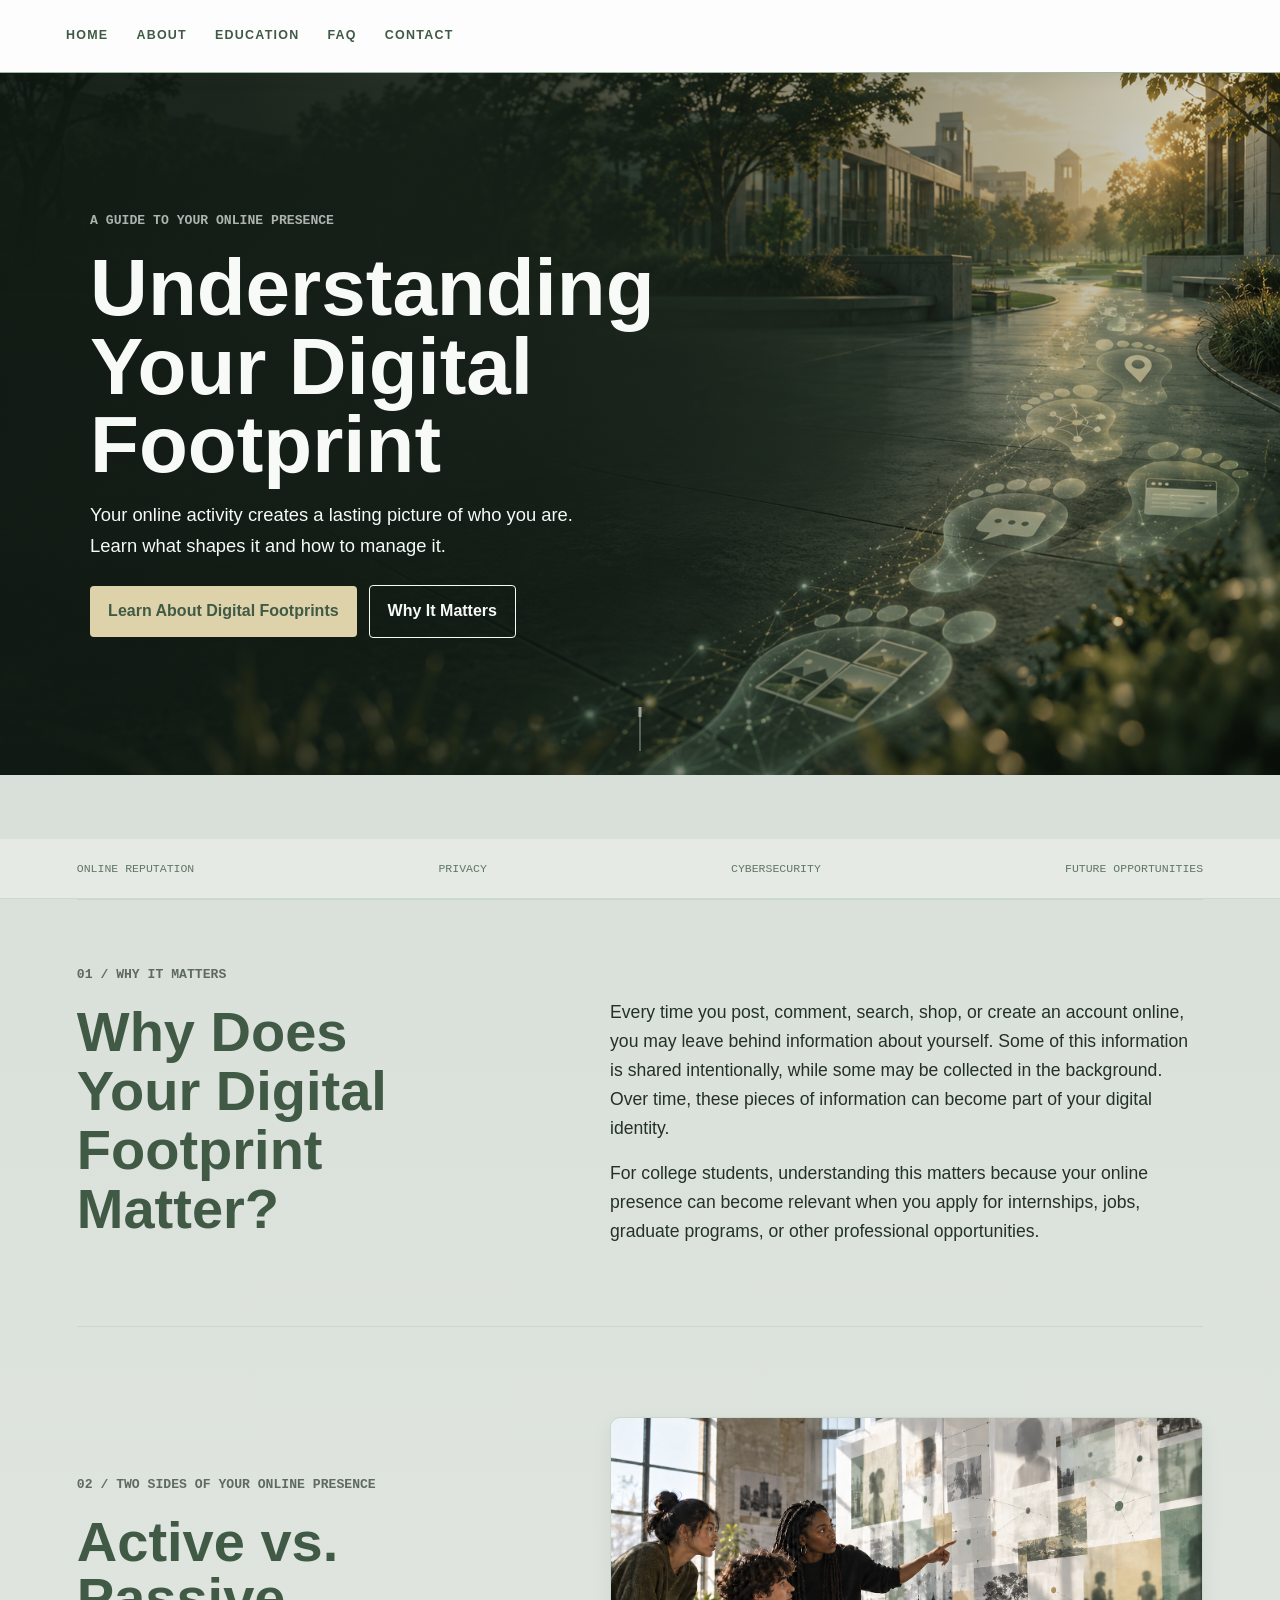
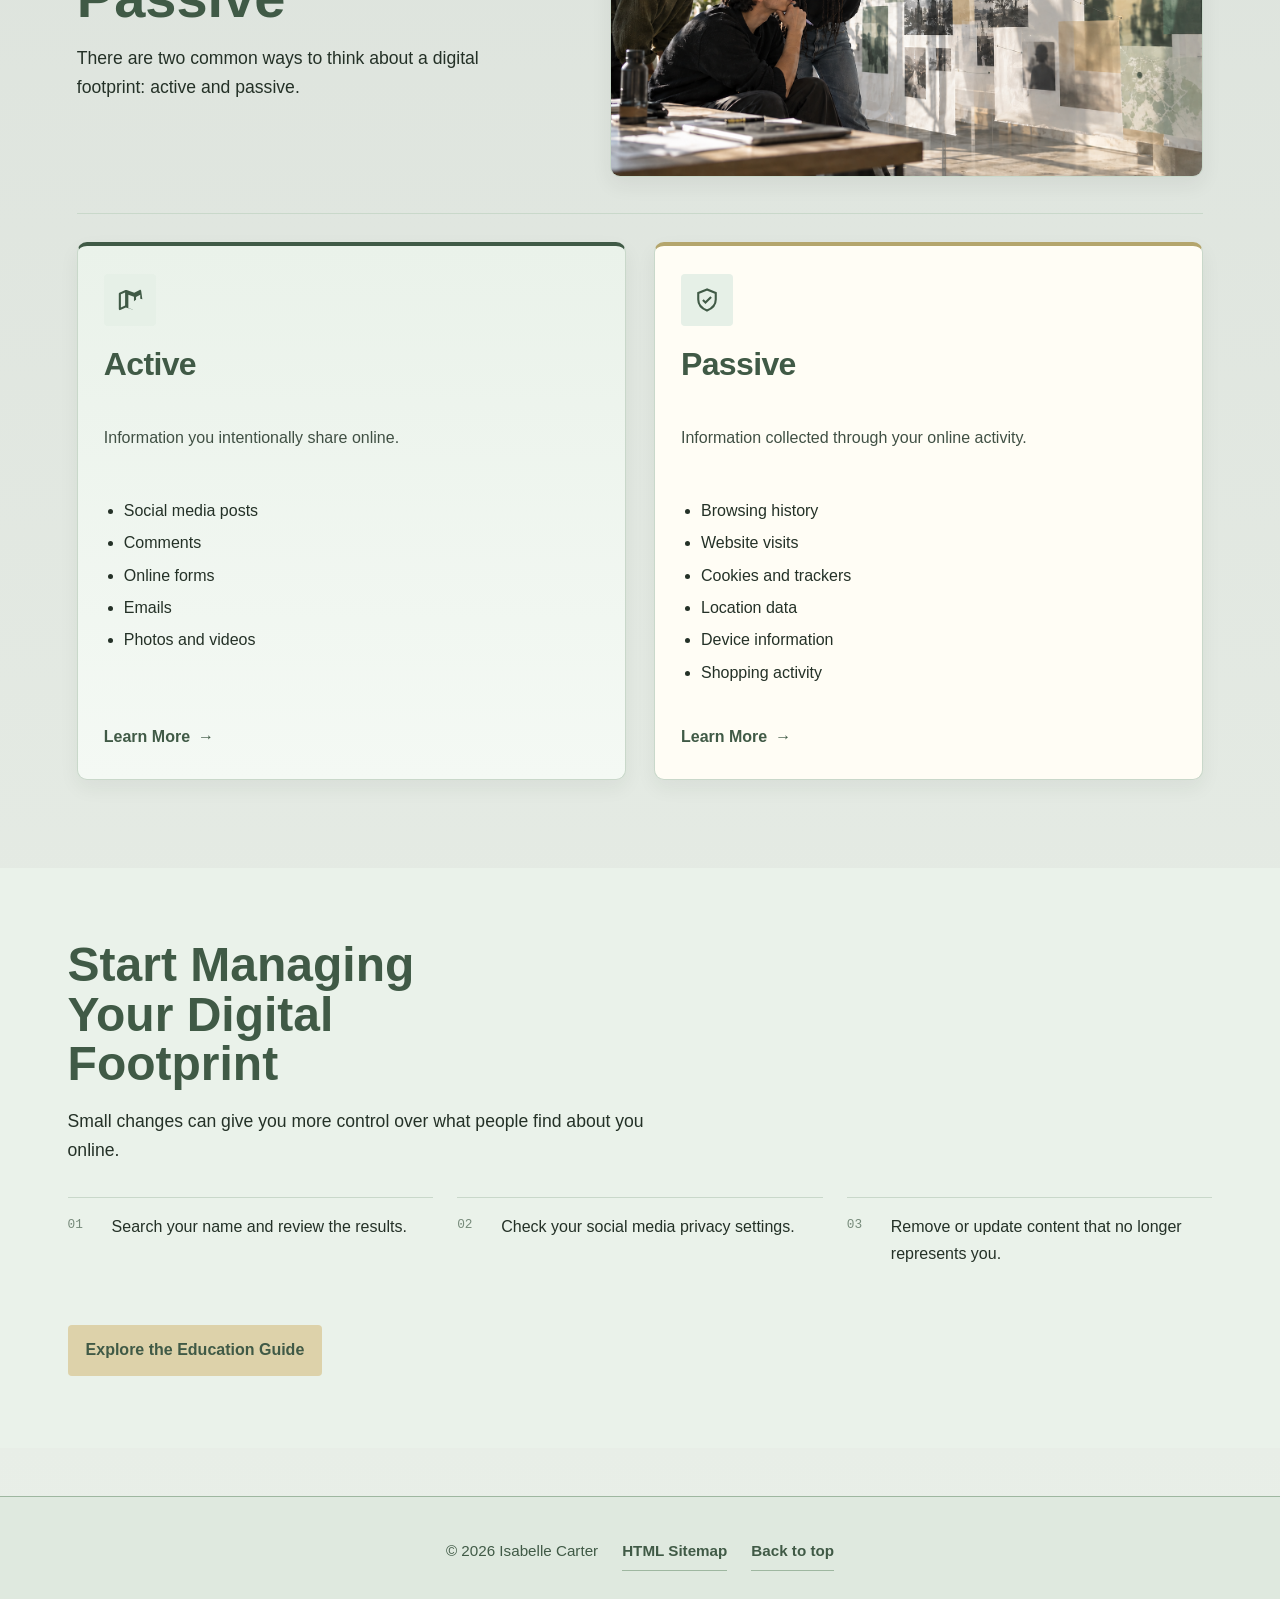
==== commit 091ae7cd: "basically copied and pasted the about-ribbon section into the home page as well" ====
--- a/index.html
+++ b/index.html
@@ -29,6 +29,23 @@
                 </div>
                 <a class="scroll-ind" href="#why-it-matters" aria-label="Scroll to Why It Matters"><span aria-hidden="true"></span></a>
             </section>
+
+            <div class="about-ribbon" aria-label="Topics covered">
+                <div class="about-ribbon-track">
+                    <div class="about-ribbon-group">
+                        <span>ONLINE REPUTATION</span>
+                        <span>PRIVACY</span>
+                        <span>CYBERSECURITY</span>
+                        <span>FUTURE OPPORTUNITIES</span>
+                    </div>
+                    <div class="about-ribbon-group" aria-hidden="true">
+                        <span>ONLINE REPUTATION</span>
+                        <span>PRIVACY</span>
+                        <span>CYBERSECURITY</span>
+                        <span>FUTURE OPPORTUNITIES</span>
+                    </div>
+                </div>
+            </div>
 
             <section class="info-section" id="why-it-matters" data-reveal>
                 <div>
--- a/style.css
+++ b/style.css
@@ -20,6 +20,7 @@
     --panel: #ffffff;
     --cream: #f9f3df;
     --line: #c9d8ca;
+    --black: #0f180c;
 }
 
 body {
@@ -120,6 +121,367 @@
     color: #1f3127;
 }
 
+.education-page main {
+    max-width: none;
+    padding: 0 0 100px;
+}
+
+.education-page .site-footer {
+    margin-top: 0;
+}
+
+.education-section,
+.education-facts,
+.education-future,
+.education-manage {
+    width: min(1180px, 88%);
+    margin: 0 auto;
+}
+
+.education-hero {
+    position: relative;
+    isolation: isolate;
+    display: flex;
+    align-items: center;
+    width: 100vw;
+    min-height: min(84vh, 820px);
+    margin: -82px calc(50% - 50vw) 0;
+    padding: 112px 6% 104px;
+    overflow: hidden;
+    color: #f7faf7;
+    background: var(--green);
+}
+
+.education-hero::after {
+    position: absolute;
+    z-index: 1;
+    inset: 0;
+    background: linear-gradient(90deg, rgba(15, 24, 18, 0.76), rgba(15, 24, 18, 0.5) 48%, rgba(15, 24, 18, 0.18));
+    content: "";
+}
+
+.education-hero-inner {
+    position: relative;
+    z-index: 2;
+    width: min(1180px, 100%);
+    margin: 0 auto;
+}
+
+.education-hero-backdrop {
+    position: absolute;
+    z-index: 0;
+    inset: 0;
+    width: 100%;
+    height: 100%;
+    object-fit: cover;
+    object-position: center;
+    transform: scale(1.08);
+    animation: hero-drift 24s ease-in-out infinite alternate;
+}
+
+.education-page .section-index {
+    margin: 0 0 18px;
+    color: inherit;
+    font-family: "JetBrains Mono", "JetBrains Mono Fallback", ui-monospace, "SF Mono", Menlo, monospace;
+    font-size: 0.76rem;
+    font-weight: 700;
+    letter-spacing: 0.08em;
+    opacity: 0.7;
+    text-transform: uppercase;
+}
+
+.education-hero h1 {
+    max-width: 12ch;
+    margin: 0 0 28px;
+    color: inherit;
+    font-size: clamp(3.6rem, 6vw, 6rem);
+    line-height: 0.96;
+}
+
+.education-lead {
+    max-width: 700px;
+    margin: 0;
+    font-size: 1.2rem;
+}
+
+.education-page .hero-actions {
+    display: flex;
+    flex-wrap: wrap;
+    gap: 12px;
+    margin-top: 28px;
+}
+
+.education-hero .scroll-ind {
+    z-index: 2;
+}
+
+.education-section,
+.education-facts,
+.education-future,
+.education-manage {
+    padding: 72px 0;
+    border-bottom: 1px solid var(--line);
+}
+
+.education-section:first-of-type {
+    padding-top: 76px;
+}
+
+.education-section-heading {
+    margin-bottom: 40px;
+}
+
+.education-section-heading .section-index,
+.education-facts .section-index,
+.education-future .section-index,
+.education-manage .section-index {
+    color: var(--green);
+    opacity: 0.7;
+}
+
+.education-section-heading h2,
+.education-facts h2,
+.education-future h2,
+.education-manage h2 {
+    max-width: 14ch;
+    margin: 0;
+    color: var(--green);
+    font-size: clamp(2.6rem, 4vw, 4rem);
+    line-height: 1.05;
+}
+
+.education-section-heading > p:last-child {
+    max-width: 46ch;
+    margin: 18px 0 0;
+    font-size: 1.08rem;
+}
+
+.education-section {
+    display: grid;
+    grid-template-columns: minmax(0, 0.9fr) minmax(0, 1.1fr);
+    gap: 48px;
+    align-items: start;
+}
+
+.education-copy {
+    max-width: 720px;
+}
+
+.education-copy p,
+.education-future-copy p,
+.education-impact p,
+.education-step p {
+    margin: 0 0 18px;
+    font-size: 1.06rem;
+}
+
+.education-image {
+    grid-column: 1 / -1;
+    width: 100%;
+    height: 520px;
+    max-width: none;
+    margin: 0;
+    object-fit: cover;
+    border: 1px solid var(--line);
+    border-radius: 12px;
+}
+
+.education-section-alt {
+    grid-template-columns: 1fr;
+    gap: 32px;
+}
+
+.education-type-grid,
+.education-impact-grid {
+    display: grid;
+    grid-template-columns: repeat(2, minmax(0, 1fr));
+    gap: 28px;
+}
+
+.education-card {
+    min-height: 100%;
+    margin-bottom: 0;
+}
+
+.education-card-alt {
+    border-top-color: #b4a56c;
+    background: #fffdf5;
+}
+
+.education-card-copy {
+    margin-top: 18px;
+}
+
+.education-facts-list {
+    display: grid;
+    grid-template-columns: repeat(2, minmax(280px, 1fr));
+    gap: 24px 32px;
+    margin: 40px 0 0;
+    padding: 0;
+    list-style: none;
+    counter-reset: education-fact;
+}
+
+.education-facts-list li > p {
+    grid-column: 2;
+}
+.education-facts-list li {
+    display: grid;
+    grid-template-columns: 42px minmax(0, 1fr);
+    gap: 16px;
+    align-items: start;
+    min-width: 0;
+    padding: 0 0 24px;
+    border-top: 1px solid var(--line);
+    counter-increment: education-fact;
+    box-sizing: border-box;
+}
+
+.education-facts-list li::before {
+    color: var(--green);
+    content: counter(education-fact, decimal-leading-zero);
+    font-family: "JetBrains Mono", "JetBrains Mono Fallback", ui-monospace, "SF Mono", Menlo, monospace;
+    font-size: 0.8rem;
+    font-weight: 700;
+    line-height: 1.7;
+    opacity: 0.7;
+}
+
+.education-facts-list h3,
+.education-step h3,
+.education-impact h3 {
+    margin: 0 0 8px;
+    color: var(--green);
+    font-size: clamp(1.2rem, 2vw, 1.35rem);
+    line-height: 1.35;
+    overflow-wrap: anywhere;
+}
+
+.education-facts-list p {
+    margin: 0;
+    line-height: 1.6;
+    overflow-wrap: anywhere;
+}
+
+.education-future-grid {
+    display: grid;
+    grid-template-columns: minmax(0, 0.8fr) minmax(0, 1.2fr);
+    gap: 40px;
+    align-items: center;
+}
+
+.education-future-copy {
+    max-width: 620px;
+}
+
+.education-video-copy {
+    margin-top: 0;
+}
+
+.education-impact-grid {
+    margin-top: 32px;
+}
+
+.education-impact {
+    padding: 24px 0 0;
+    border-top: 1px solid var(--line);
+}
+
+.education-manage-grid {
+    display: grid;
+    grid-template-columns: repeat(3, minmax(0, 1fr));
+    gap: 28px 32px;
+    margin-top: 42px;
+}
+
+.education-step {
+    padding: 28px 24px 26px;
+    border: 1px solid var(--line);
+    border-radius: 16px;
+    background: rgba(255, 255, 255, 0.7);
+    box-shadow: 0 10px 22px rgba(36, 49, 39, 0.05);
+    transition: transform 0.2s ease, box-shadow 0.2s ease;
+}
+
+.education-step h3 {
+    margin: 0 0 12px;
+    font-size: clamp(1.3rem, 2vw, 1.55rem);
+}
+
+.education-step p {
+    margin: 0;
+    font-size: 1.05rem;
+    line-height: 1.7;
+}
+
+.education-page .card:hover,
+.education-page .education-step:hover,
+.education-page .education-impact:hover {
+    transform: translateY(-3px);
+    box-shadow: 0 14px 26px rgba(36, 49, 39, 0.1);
+}
+
+@media (max-width: 600px) {
+    .education-page main {
+        padding-bottom: 56px;
+    }
+
+    .education-hero {
+        min-height: 72vh;
+        min-height: 72svh;
+        margin-top: -42px;
+        padding: 72px 7% 72px;
+    }
+
+    .education-hero h1 {
+        font-size: 2.75rem;
+    }
+
+    .education-section,
+    .education-facts,
+    .education-future,
+    .education-manage {
+        width: 92%;
+        padding: 48px 0;
+    }
+
+    .education-section {
+        grid-template-columns: 1fr;
+        gap: 20px;
+    }
+
+    .education-section-heading {
+        margin-bottom: 20px;
+    }
+
+    .education-section-heading h2,
+    .education-facts h2,
+    .education-future h2,
+    .education-manage h2 {
+        font-size: 2.5rem;
+    }
+
+    .education-image {
+        height: 260px;
+    }
+
+    .education-type-grid,
+    .education-facts-list,
+    .education-impact-grid,
+    .education-manage-grid {
+        grid-template-columns: 1fr;
+    }
+
+    .education-future-grid {
+        grid-template-columns: 1fr;
+        gap: 24px;
+    }
+
+    .education-facts-list {
+        margin-top: 24px;
+    }
+}
+
 .sitemap-section {
     margin-top: 46px;
 }
@@ -366,13 +728,10 @@
 }
 
 .about-ribbon {
-    display: flex;
-    justify-content: space-between;
-    flex-wrap: wrap;
-    gap: 12px 28px;
+    overflow: hidden;
     width: 100vw;
     margin: 0 calc(50% - 50vw);
-    padding: 20px 6%;
+    padding: 20px 0;
     border-bottom: 1px solid var(--line);
     color: var(--green);
     background: var(--paper);
@@ -380,7 +739,31 @@
     font-size: 0.72rem;
     opacity: 0.78;
 }
-
+.about-ribbon-track {
+    display: flex;
+    width: max-content;
+    animation: about-ribbon-scroll 22s linear infinite;
+}
+
+.about-ribbon-group {
+    display: flex;
+    flex: 0 0 max-content;
+    justify-content: space-between;
+    gap: 28px;
+    width: max-content;
+    min-width: 100vw;
+    padding: 0 6vw;
+    box-sizing: border-box;
+    white-space: nowrap;
+}
+
+@keyframes about-ribbon-scroll {
+    to { transform: translateX(-50%); }
+}
+
+@media (prefers-reduced-motion: reduce) {
+    .about-ribbon-track { animation: none; }
+}
 .about-slice {
     display: grid;
     grid-template-columns: minmax(0, 0.85fr) minmax(0, 1.15fr);
@@ -493,15 +876,12 @@
 
 .about-learning-list a {
     color: var(--ink);
-    text-decoration-color: var(--line);
-    text-decoration-thickness: 1px;
-    text-underline-offset: 3px;
+    text-decoration: none;
 }
 
 .about-learning-list a:hover,
 .about-learning-list a:focus-visible {
     color: var(--green);
-    text-decoration-color: currentColor;
 }
 
 h2[id],
@@ -612,20 +992,24 @@
 
 .home-page .info-section {
     display: grid;
-    grid-template-columns: minmax(0, 0.85fr) minmax(0, 1.15fr);
     align-items: start;
-    gap: 32px 60px;
     padding: 64px 0;
     margin: 0 0 90px;
     border-top: 1px solid var(--line);
     border-bottom: 1px solid var(--line);
 }
 
+.home-page .info-section,
+.home-page .footprint-intro {
+    grid-template-columns: minmax(0, 0.9fr) minmax(0, 1.1fr);
+    gap: 48px;
+}
+
 .home-page .info-section h2 {
     max-width: 12ch;
     margin: 0;
     color: var(--green);
-    font-size: 3.25rem;
+    font-size: 3.5rem;
     line-height: 1.05;
 }
 
@@ -645,9 +1029,7 @@
 
 .home-page .footprint-intro {
     display: grid;
-    grid-template-columns: minmax(0, 0.9fr) minmax(0, 1.1fr);
     align-items: center;
-    gap: 48px;
     margin-bottom: 36px;
 }
 
@@ -655,7 +1037,7 @@
     max-width: 12ch;
     margin: 0 0 18px;
     color: var(--green);
-    font-size: 3.75rem;
+    font-size: 3.5rem;
     line-height: 1;
 }
 
@@ -1058,12 +1440,11 @@
     }
 
     .about-ribbon {
-        display: grid;
-        grid-template-columns: repeat(2, minmax(0, 1fr));
-        gap: 14px;
-        padding: 18px 7%;
+        padding: 18px 0;
         font-size: 0.66rem;
     }
+
+    .about-ribbon-group { padding-inline: 7vw; }
 
     .about-slice {
         grid-template-columns: 1fr;
@@ -1117,7 +1498,12 @@
     }
 
     .home-page .footprint-intro-copy h2 {
-        font-size: 2.75rem;
+        font-size: 2.5rem;
+    }
+
+    .home-page .info-section,
+    .home-page .footprint-intro {
+        gap: 18px;
     }
 
     .home-page .footprint-intro .comparison-image {
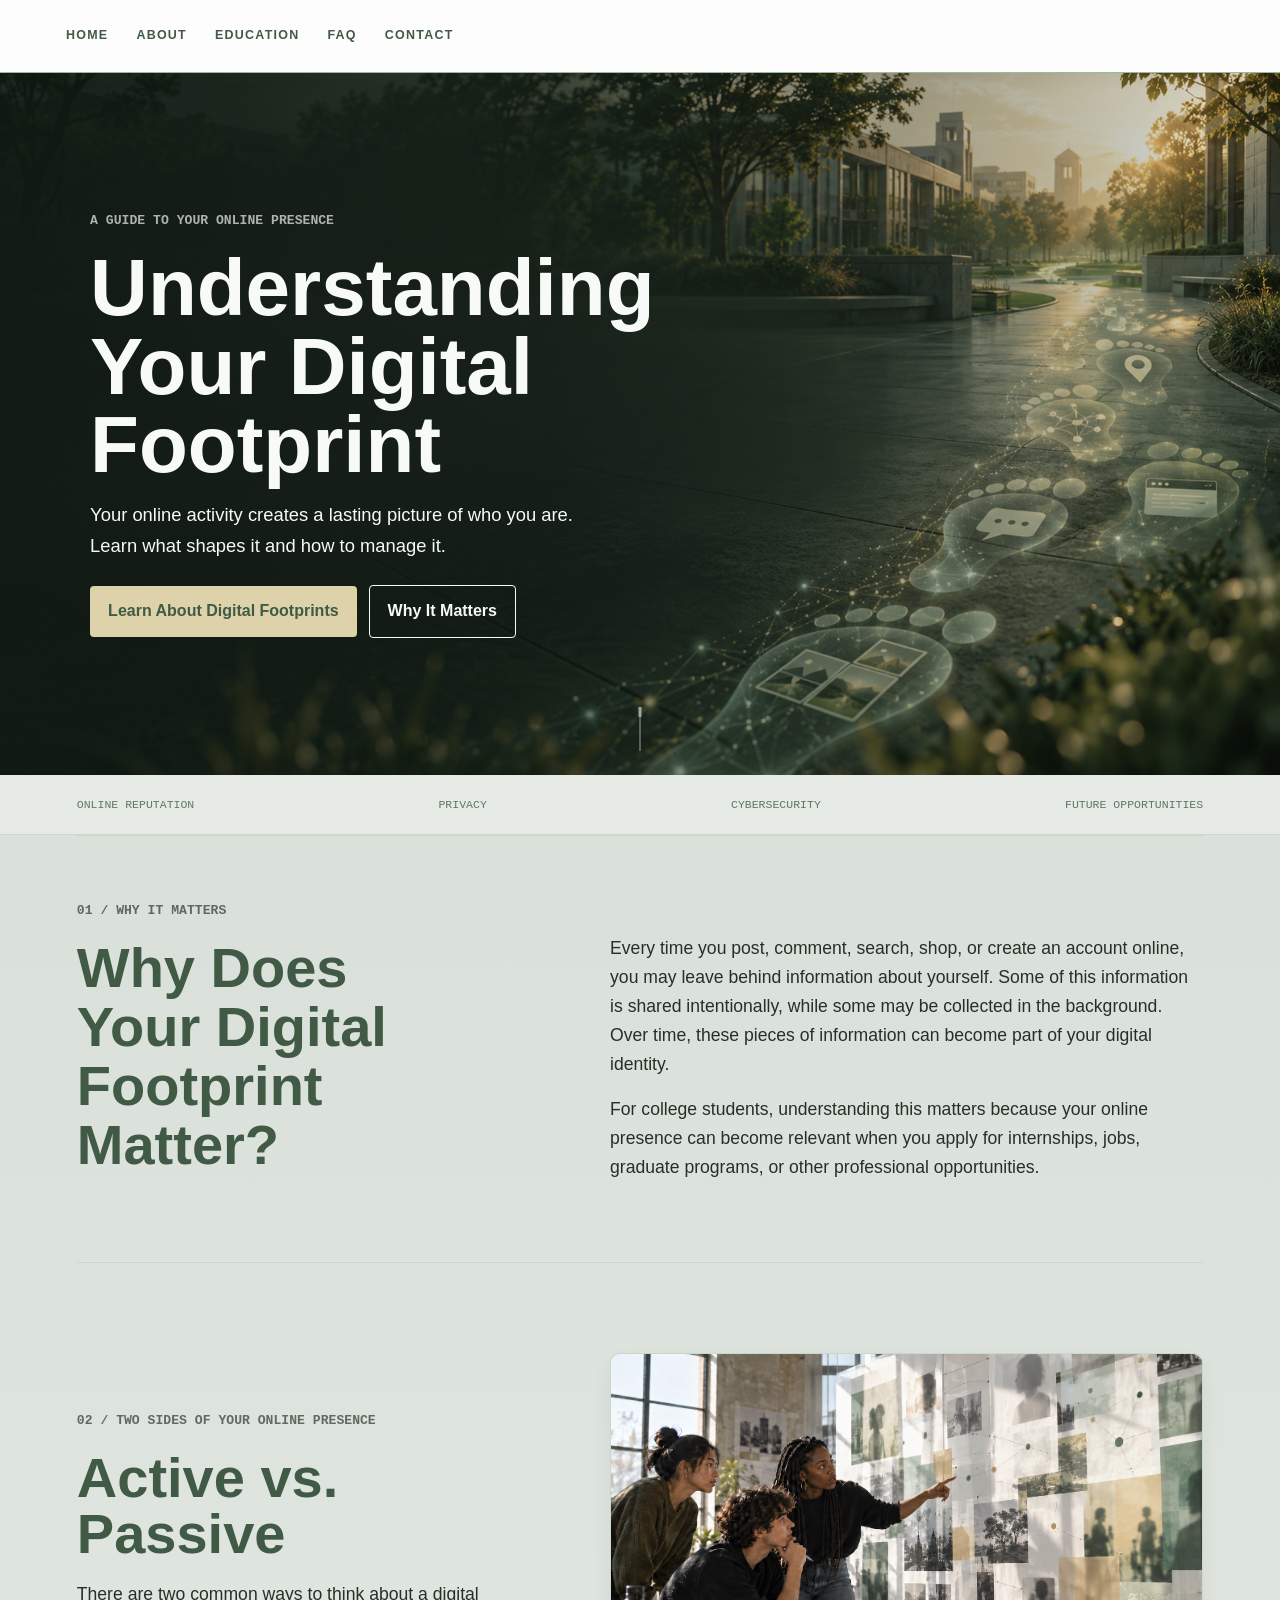
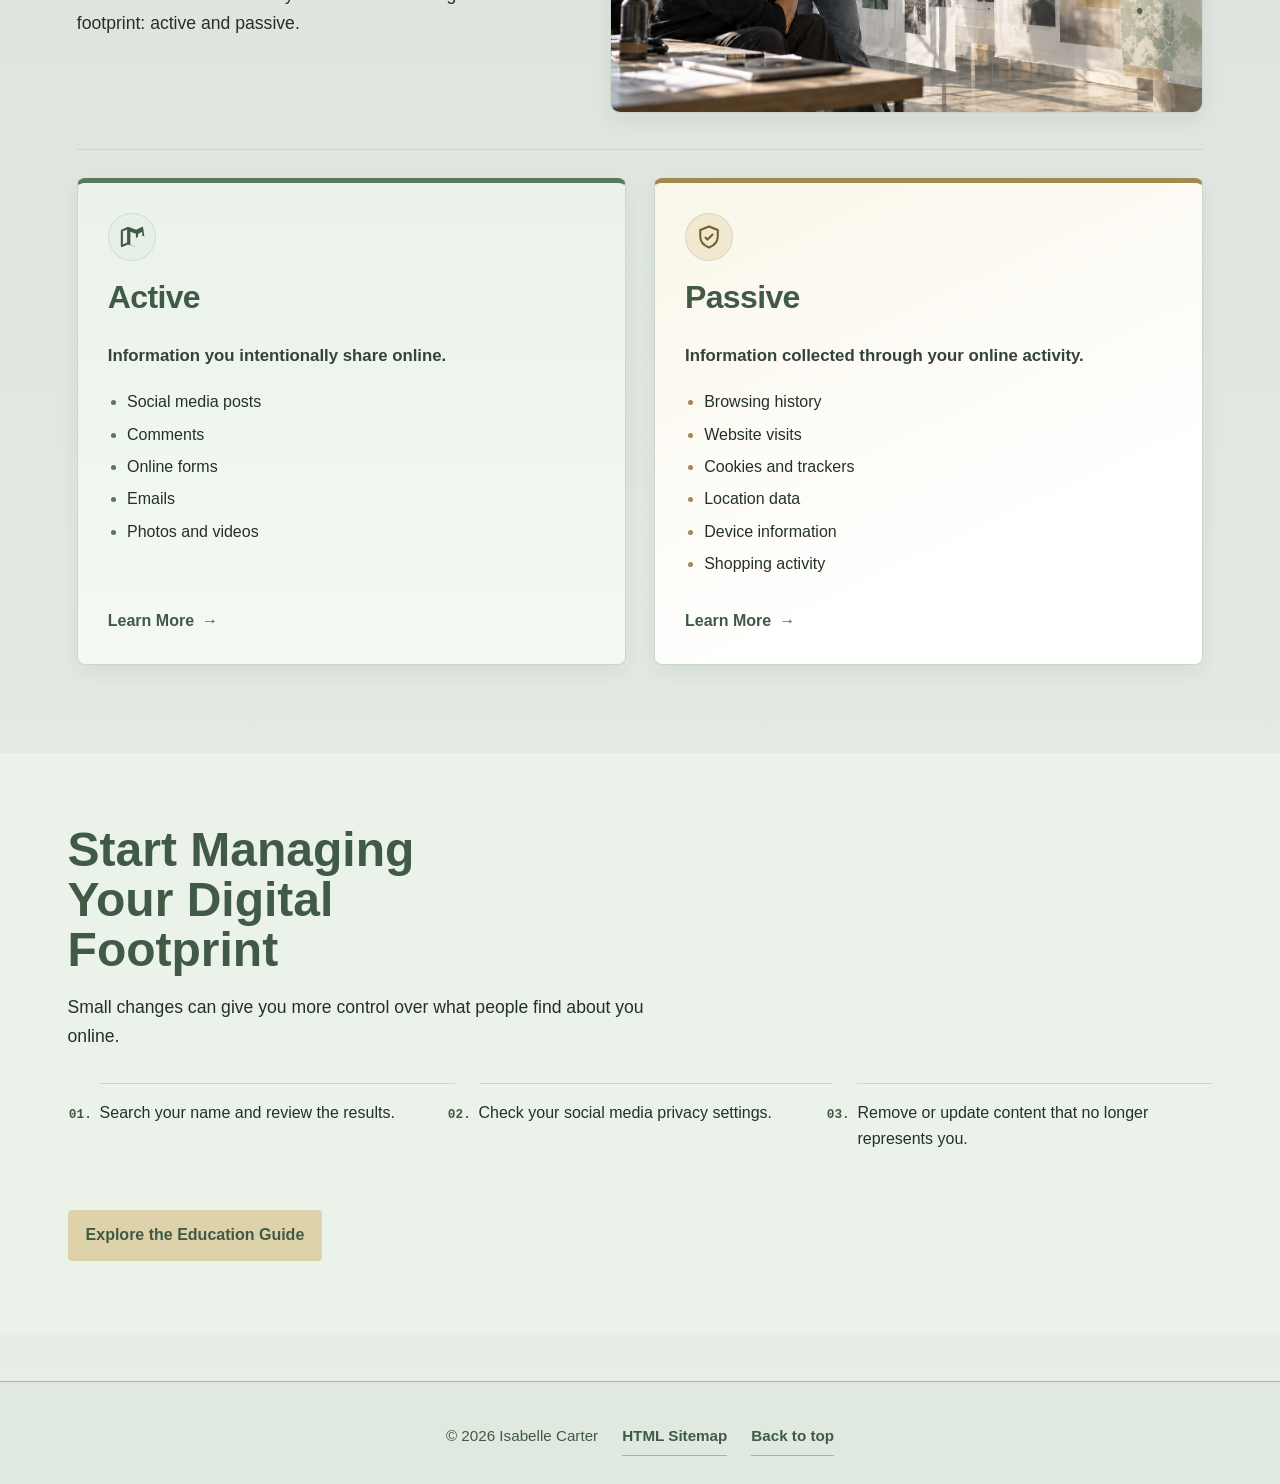
==== commit 5799ebe7: "refrenced icon at the top of every page. New icon will sit in the browser tab" ====
--- a/index.html
+++ b/index.html
@@ -4,6 +4,7 @@
         <meta charset="UTF-8" />
         <meta name="viewport" content="width=device-width, initial-scale=1.0" />
         <title>Understanding Your Digital Footprint</title>
+        <link rel="icon" type="image/png" href="images/Laptop-Emblem.png" />
         <link rel="stylesheet" href="style.css" />
         <script>document.documentElement.classList.add("js");</script>
     </head>
--- a/style.css
+++ b/style.css
@@ -109,6 +109,11 @@
     border-color: #405a46;
 }
 
+.footer-link {
+    animation: none;
+    transition: none;
+}
+
 .content-card a {
     color: var(--green);
     text-decoration: underline;
@@ -317,34 +322,22 @@
     grid-template-columns: repeat(2, minmax(280px, 1fr));
     gap: 24px 32px;
     margin: 40px 0 0;
-    padding: 0;
-    list-style: none;
-    counter-reset: education-fact;
-}
-
-.education-facts-list li > p {
-    grid-column: 2;
-}
+    padding: 0 0 0 2rem;
+    list-style-type: decimal-leading-zero;
+}
+
 .education-facts-list li {
-    display: grid;
-    grid-template-columns: 42px minmax(0, 1fr);
-    gap: 16px;
-    align-items: start;
     min-width: 0;
     padding: 0 0 24px;
     border-top: 1px solid var(--line);
-    counter-increment: education-fact;
     box-sizing: border-box;
 }
 
-.education-facts-list li::before {
-    color: var(--green);
-    content: counter(education-fact, decimal-leading-zero);
+.education-facts-list li::marker {
+    color: var(--green);
     font-family: "JetBrains Mono", "JetBrains Mono Fallback", ui-monospace, "SF Mono", Menlo, monospace;
     font-size: 0.8rem;
     font-weight: 700;
-    line-height: 1.7;
-    opacity: 0.7;
 }
 
 .education-facts-list h3,
@@ -852,26 +845,20 @@
     grid-template-columns: repeat(2, minmax(0, 1fr));
     gap: 0 28px;
     margin: 24px 0 0;
-    padding: 0;
-    list-style: none;
-    counter-reset: learning;
+    padding: 0 0 0 2rem;
+    list-style-type: decimal-leading-zero;
 }
 
 .about-learning-list li {
-    display: grid;
-    grid-template-columns: 34px 1fr;
-    gap: 10px;
     padding: 14px 0;
     border-top: 1px solid var(--line);
-    counter-increment: learning;
-}
-
-.about-learning-list li::before {
-    color: var(--green);
-    content: counter(learning, decimal-leading-zero);
+}
+
+.about-learning-list li::marker {
+    color: var(--green);
     font-family: "JetBrains Mono", "JetBrains Mono Fallback", ui-monospace, "SF Mono", Menlo, monospace;
     font-size: 0.8rem;
-    opacity: 0.68;
+    font-weight: 700;
 }
 
 .about-learning-list a {
@@ -977,6 +964,10 @@
     text-transform: uppercase;
 }
 
+.home-page .hero {
+    margin-bottom: 0;
+}
+
 .home-page .hero-actions {
     display: flex;
     flex-wrap: wrap;
@@ -1086,27 +1077,20 @@
     grid-template-columns: repeat(3, minmax(0, 1fr));
     gap: 24px;
     margin: 32px 0 36px;
-    padding: 0;
-    list-style: none;
-    counter-reset: home-step;
+    padding: 0 0 0 2rem;
+    list-style-type: decimal-leading-zero;
 }
 
 .home-steps li {
-    display: grid;
-    grid-template-columns: 32px 1fr;
-    align-items: start;
-    gap: 12px;
     padding: 16px 0;
     border-top: 1px solid var(--line);
-    counter-increment: home-step;
-}
-
-.home-steps li::before {
-    color: var(--green);
-    content: counter(home-step, decimal-leading-zero);
+}
+
+.home-steps li::marker {
+    color: var(--green);
     font-family: "JetBrains Mono", "JetBrains Mono Fallback", ui-monospace, "SF Mono", Menlo, monospace;
     font-size: 0.8rem;
-    opacity: 0.68;
+    font-weight: 700;
 }
 
 .js [data-reveal] {
@@ -1525,3 +1509,70 @@
         margin: 24px 0 28px;
     }
 }
+
+.footprint-card,
+.education-type-grid .education-card {
+    min-width: 0;
+    padding: 30px;
+    border: 1px solid #c9d8ca;
+    border-top: 5px solid #56785b;
+    border-radius: 8px;
+    background: linear-gradient(155deg, #f1f7f0 0%, #ffffff 72%);
+    box-shadow: 0 8px 20px rgba(36, 49, 39, 0.07);
+}
+
+.footprint-card:last-child,
+.education-type-grid .education-card-alt {
+    border-top-color: #a18a4d;
+    background: linear-gradient(155deg, #faf6e9 0%, #ffffff 72%);
+}
+
+.footprint-card > .card-icon,
+.education-type-grid .card-icon {
+    width: 48px;
+    height: 48px;
+    margin-bottom: 2px;
+    border: 1px solid rgba(64, 90, 70, 0.12);
+    border-radius: 50%;
+}
+
+.footprint-card:last-child > .card-icon,
+.education-card-alt > .card-icon {
+    color: #75612f;
+    background: #f0e9cf;
+}
+
+.footprint-card > p:first-of-type,
+.education-type-grid .education-card > p:first-of-type {
+    margin: 0;
+    color: #344239;
+    font-size: 1.05rem;
+    font-weight: 600;
+}
+
+.footprint-card ul,
+.education-type-grid .education-card ul {
+    margin: 4px 0 8px;
+    padding-left: 1.2rem;
+}
+
+.footprint-card li::marker,
+.education-type-grid .education-card li::marker {
+    color: #56785b;
+}
+
+.footprint-card:last-child li::marker,
+.education-card-alt li::marker {
+    color: #a18a4d;
+}
+
+.education-type-grid .education-card {
+    margin-bottom: 0;
+}
+
+@media (max-width: 600px) {
+    .footprint-card,
+    .education-type-grid .education-card {
+        padding: 24px 22px;
+    }
+}
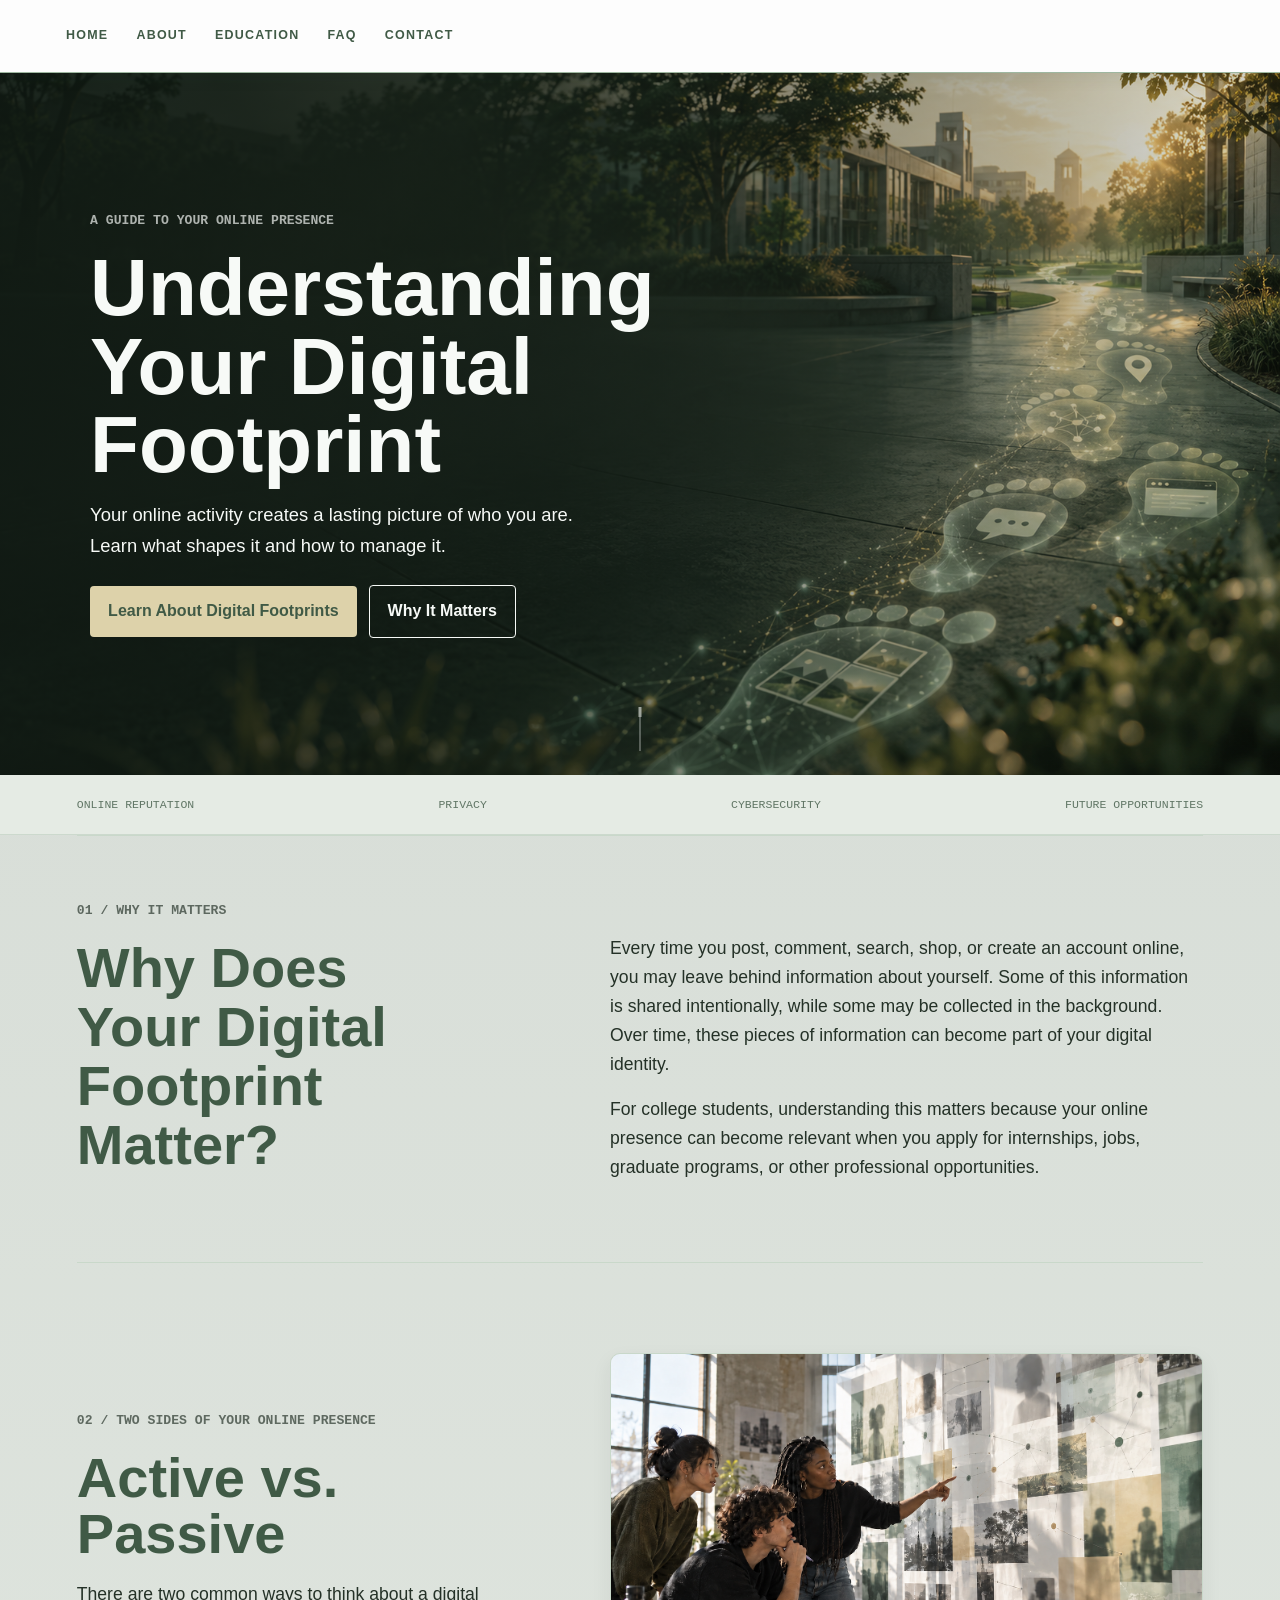
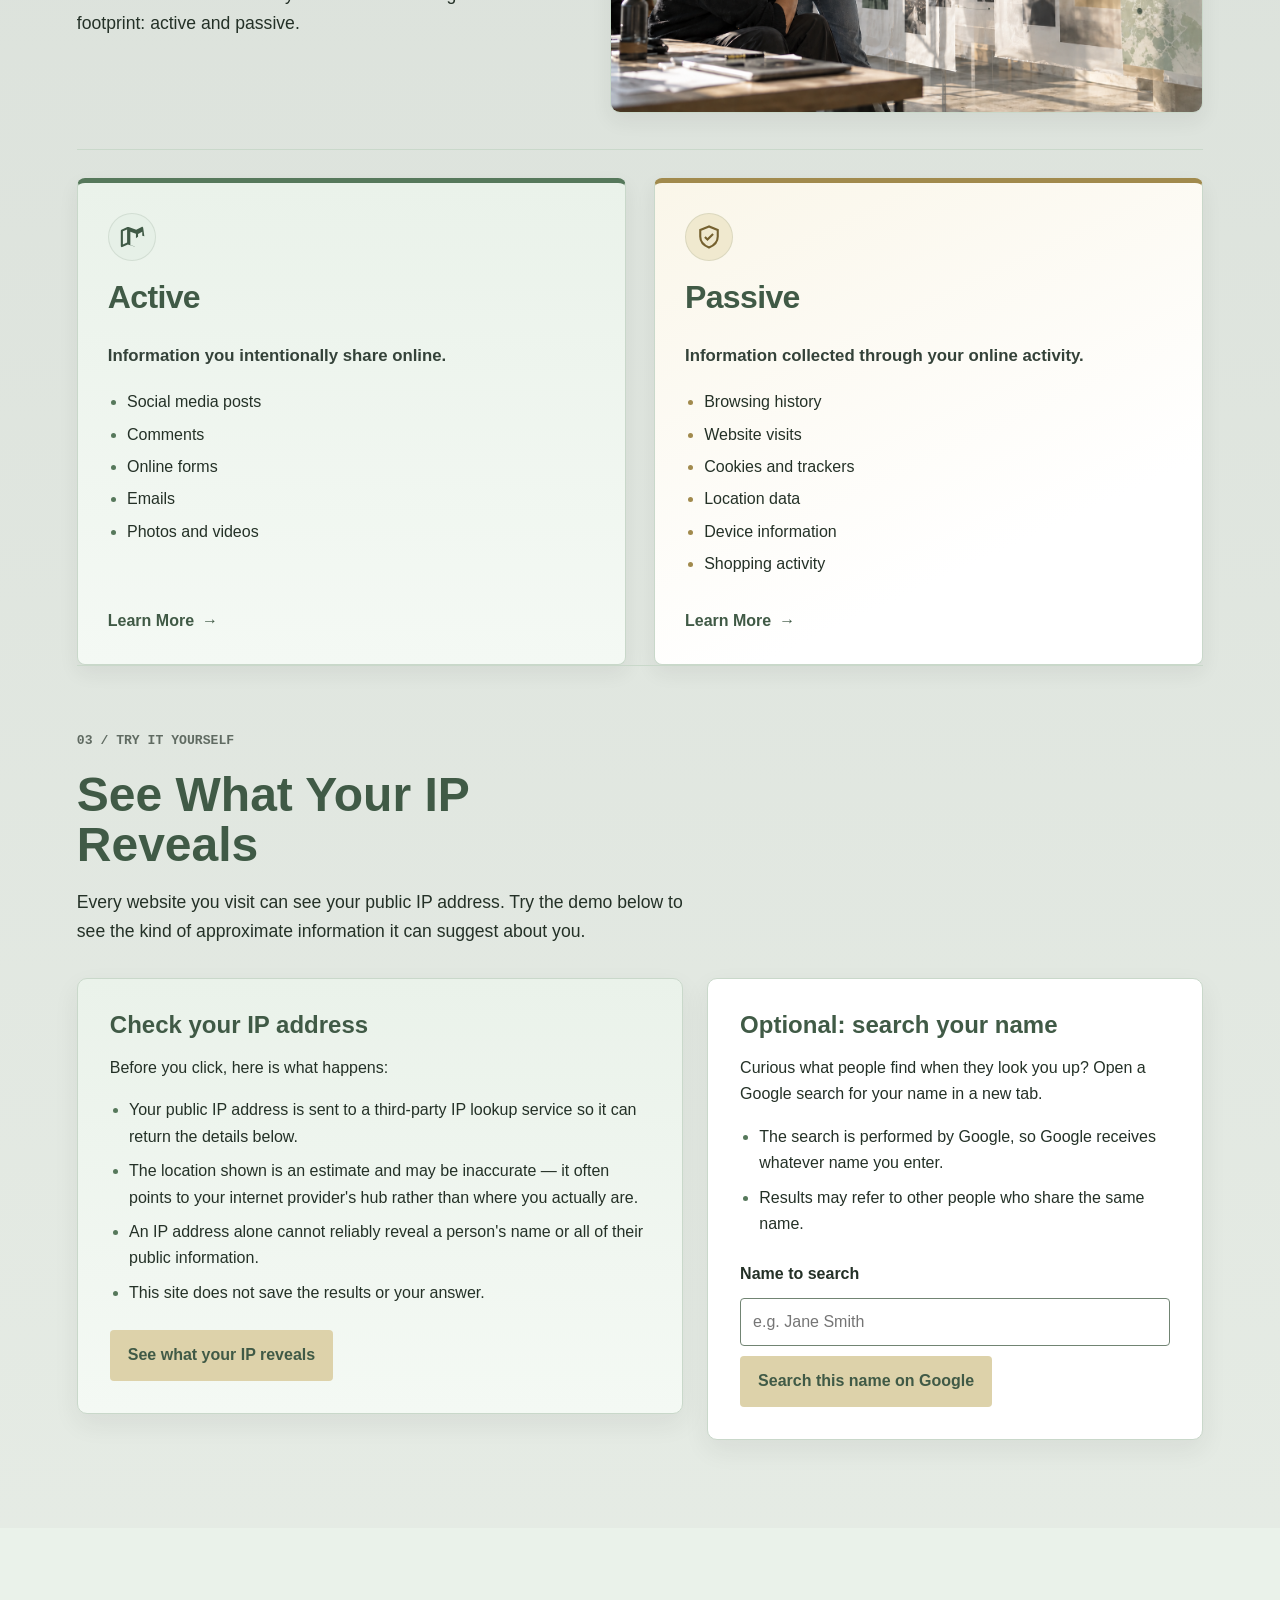
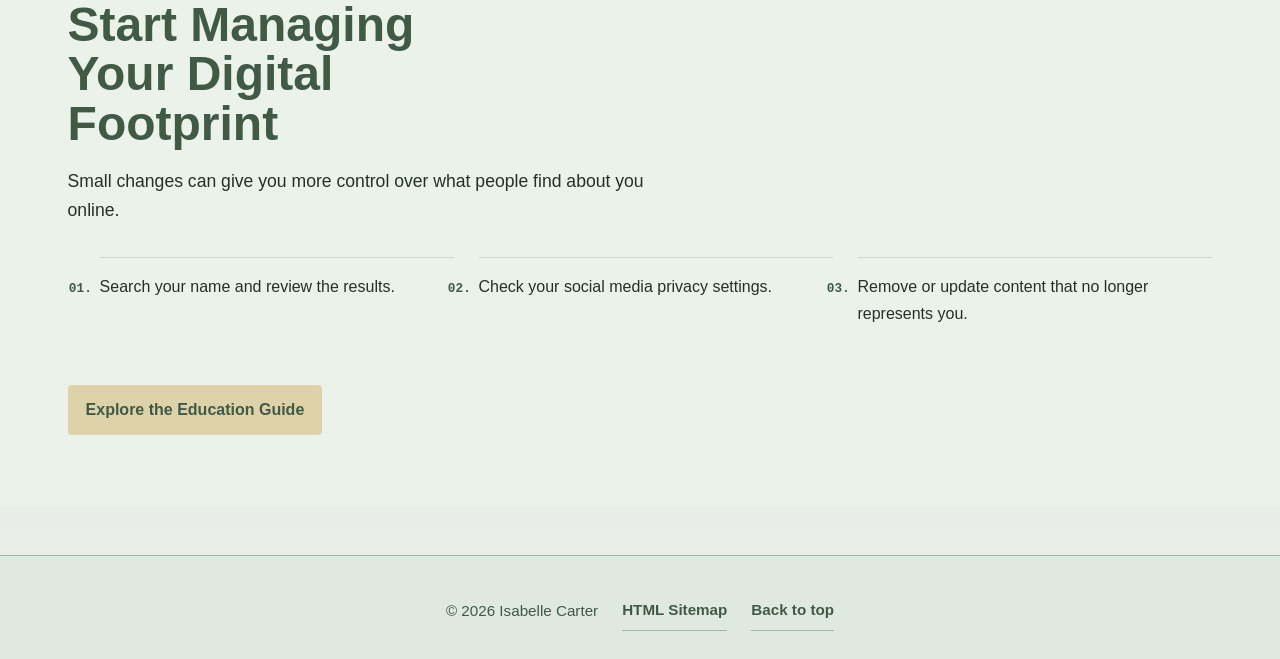
==== commit b6e31308: "I added a new "03 / Try It Yourself — See What Your IP Reveals" section to the home page, between th" ====
--- a/index.html
+++ b/index.html
@@ -103,6 +103,64 @@
                     </article>
                 </div>
 
+                <section class="ip-demo" id="ip-demo" aria-labelledby="ip-demo-heading" data-reveal>
+                    <div>
+                        <p class="section-index">03 / TRY IT YOURSELF</p>
+                        <h2 id="ip-demo-heading">See What Your IP Reveals</h2>
+                        <p class="ip-demo-lede">Every website you visit can see your public IP address. Try the demo below to see the kind of approximate information it can suggest about you.</p>
+                    </div>
+                    <div class="ip-demo-grid">
+                        <article class="card ip-demo-card">
+                            <h3>Check your IP address</h3>
+                            <p>Before you click, here is what happens:</p>
+                            <ul class="ip-demo-notes">
+                                <li>Your public IP address is sent to a third-party IP lookup service so it can return the details below.</li>
+                                <li>The location shown is an estimate and may be inaccurate &mdash; it often points to your internet provider's hub rather than where you actually are.</li>
+                                <li>An IP address alone cannot reliably reveal a person's name or all of their public information.</li>
+                                <li>This site does not save the results or your answer.</li>
+                            </ul>
+                            <button class="cta-button ip-demo-button" id="ip-lookup-button" type="button">See what your IP reveals</button>
+                            <p class="ip-status" id="ip-status" role="status" hidden></p>
+                            <p class="ip-error" id="ip-error" role="alert" hidden></p>
+                            <div class="ip-results" id="ip-results" hidden>
+                                <dl>
+                                    <dt>IP address</dt>
+                                    <dd id="ip-result-ip"></dd>
+                                    <dt>City</dt>
+                                    <dd id="ip-result-city"></dd>
+                                    <dt>State / region</dt>
+                                    <dd id="ip-result-region"></dd>
+                                    <dt>Country</dt>
+                                    <dd id="ip-result-country"></dd>
+                                    <dt>Network provider</dt>
+                                    <dd id="ip-result-network"></dd>
+                                </dl>
+                                <div class="ip-confirm" id="ip-confirm">
+                                    <p class="ip-confirm-question">Is this information correct?</p>
+                                    <div class="ip-confirm-buttons">
+                                        <button id="ip-confirm-yes" type="button">Yes</button>
+                                        <button id="ip-confirm-no" type="button">No</button>
+                                    </div>
+                                    <p class="ip-confirm-response" id="ip-confirm-response" role="status" hidden></p>
+                                </div>
+                            </div>
+                        </article>
+                        <article class="card ip-demo-card">
+                            <h3>Optional: search your name</h3>
+                            <p>Curious what people find when they look you up? Open a Google search for your name in a new tab.</p>
+                            <ul class="ip-demo-notes">
+                                <li>The search is performed by Google, so Google receives whatever name you enter.</li>
+                                <li>Results may refer to other people who share the same name.</li>
+                            </ul>
+                            <form class="name-search-form" id="name-search-form" action="https://www.google.com/search" method="get" target="_blank" rel="noopener">
+                                <label for="name-search-input">Name to search</label>
+                                <input id="name-search-input" name="q" type="text" autocomplete="off" required placeholder="e.g. Jane Smith" />
+                                <button class="cta-button ip-demo-button" type="submit">Search this name on Google</button>
+                            </form>
+                        </article>
+                    </div>
+                </section>
+
                 <section class="home-cta" aria-labelledby="home-cta-title" data-reveal>
                     <div class="home-cta-inner">
                         <h2 id="home-cta-title">Start Managing Your Digital Footprint</h2>
@@ -123,23 +181,6 @@
             <a class="footer-link" href="sitemap.html">HTML Sitemap</a>
             <a class="footer-link" href="#top">Back to top</a>
         </footer>
-        <script>
-            const revealItems = document.querySelectorAll("[data-reveal]");
-
-            if ("IntersectionObserver" in window) {
-                const revealObserver = new IntersectionObserver((entries, observer) => {
-                    entries.forEach((entry) => {
-                        if (entry.isIntersecting) {
-                            entry.target.classList.add("is-visible");
-                            observer.unobserve(entry.target);
-                        }
-                    });
-                }, { threshold: 0.15 });
-
-                revealItems.forEach((item) => revealObserver.observe(item));
-            } else {
-                revealItems.forEach((item) => item.classList.add("is-visible"));
-            }
-        </script>
+        <script src="script.js"></script>
     </body>
 </html>
--- a/style.css
+++ b/style.css
@@ -91,6 +91,67 @@
 
 .site-footer p {
     margin: 0;
+}
+
+.contact-form {
+    display: grid;
+    gap: 20px;
+    width: 100%;
+    max-width: 680px;
+    margin-top: 32px;
+}
+
+.contact-form-field {
+    display: grid;
+    gap: 8px;
+}
+
+.contact-form label {
+    color: var(--ink);
+    font-weight: 700;
+}
+
+.contact-form input,
+.contact-form select,
+.contact-form textarea {
+    width: 100%;
+    min-height: 48px;
+    padding: 10px 12px;
+    border: 1px solid #718473;
+    border-radius: 4px;
+    background: #fff;
+    color: var(--ink);
+    font: inherit;
+}
+
+.contact-form textarea {
+    min-height: 160px;
+    resize: vertical;
+}
+
+.contact-form input:focus-visible,
+.contact-form select:focus-visible,
+.contact-form textarea:focus-visible,
+.contact-form button:focus-visible {
+    outline: 3px solid #405a46;
+    outline-offset: 3px;
+}
+
+.contact-form button {
+    width: fit-content;
+    min-height: 48px;
+    padding: 10px 18px;
+    border: 1px solid #243127;
+    border-radius: 4px;
+    background: #405a46;
+    color: #fff;
+    font: inherit;
+    font-weight: 700;
+    cursor: pointer;
+}
+
+.contact-form button:hover {
+    background: #243127;
 }
 
 .footer-link {
@@ -1140,6 +1201,13 @@
     transition: background 0.2s ease, transform 0.2s ease;
 }
 
+.checklist-toggle {
+    border: 0;
+    font: inherit;
+    font-weight: 800;
+    cursor: pointer;
+}
+
 .cta-button:hover,
 .cta-button:focus-visible {
     background: #d2c28d;
@@ -1576,3 +1644,219 @@
         padding: 24px 22px;
     }
 }
+
+.home-page .ip-demo {
+    display: grid;
+    gap: 32px;
+    padding: 64px 0 0;
+    margin-bottom: 24px;
+    border-top: 1px solid var(--line);
+}
+
+.home-page .ip-demo h2 {
+    max-width: 16ch;
+    margin: 0 0 18px;
+    color: var(--green);
+    font-size: 3rem;
+    line-height: 1.05;
+}
+
+.ip-demo-lede {
+    max-width: 62ch;
+    margin: 0;
+    font-size: 1.1rem;
+}
+
+.ip-demo-grid {
+    display: grid;
+    grid-template-columns: minmax(0, 1.1fr) minmax(0, 0.9fr);
+    gap: 24px;
+    align-items: start;
+}
+
+.ip-demo-card {
+    margin-bottom: 0;
+}
+
+.ip-demo-card h3 {
+    margin: 0;
+    color: var(--green);
+    font-size: 1.5rem;
+}
+
+.ip-demo-card p {
+    margin: 0;
+}
+
+.ip-demo-notes {
+    margin: 0;
+    padding-left: 1.2rem;
+}
+
+.ip-demo-notes li {
+    margin-bottom: 8px;
+}
+
+.ip-demo-notes li::marker {
+    color: #56785b;
+}
+
+.ip-demo-button {
+    border: 0;
+    font: inherit;
+    font-weight: 800;
+    cursor: pointer;
+}
+
+.ip-demo-button:disabled {
+    opacity: 0.6;
+    cursor: wait;
+    transform: none;
+}
+
+.ip-demo-button:focus-visible {
+    outline: 3px solid #405a46;
+    outline-offset: 3px;
+}
+
+.ip-status {
+    color: var(--green);
+    font-weight: 600;
+}
+
+.ip-error {
+    color: #8a2f2b;
+    font-weight: 600;
+}
+
+.ip-demo [hidden] {
+    display: none !important;
+}
+
+.ip-results {
+    display: grid;
+    gap: 18px;
+}
+
+.ip-results dl {
+    display: grid;
+    grid-template-columns: auto minmax(0, 1fr);
+    gap: 8px 20px;
+    margin: 0;
+    padding: 18px 20px;
+    background: var(--soft-green);
+    border: 1px solid var(--line);
+    border-radius: 8px;
+}
+
+.ip-results dt {
+    color: var(--green);
+    font-weight: 700;
+}
+
+.ip-results dd {
+    margin: 0;
+    overflow-wrap: anywhere;
+}
+
+.ip-confirm-question {
+    font-weight: 700;
+}
+
+.ip-confirm-buttons {
+    display: flex;
+    flex-wrap: wrap;
+    gap: 10px;
+    margin-top: 10px;
+}
+
+.ip-confirm-buttons button {
+    min-height: 44px;
+    min-width: 88px;
+    padding: 8px 22px;
+    border: 1px solid var(--green);
+    border-radius: 4px;
+    font: inherit;
+    font-weight: 700;
+    cursor: pointer;
+    transition: background 0.2s ease, color 0.2s ease;
+}
+
+.ip-confirm-buttons button:focus-visible {
+    outline: 3px solid #405a46;
+    outline-offset: 3px;
+}
+
+#ip-confirm-yes {
+    background: var(--green);
+    color: #fff;
+}
+
+#ip-confirm-yes:hover {
+    background: #243127;
+}
+
+#ip-confirm-no {
+    background: transparent;
+    color: var(--green);
+}
+
+#ip-confirm-no:hover {
+    background: var(--soft-green);
+}
+
+.ip-confirm-response {
+    margin-top: 12px;
+    color: var(--green);
+    font-weight: 600;
+}
+
+.name-search-form {
+    display: grid;
+    gap: 10px;
+}
+
+.name-search-form label {
+    color: var(--ink);
+    font-weight: 700;
+}
+
+.name-search-form input {
+    width: 100%;
+    min-height: 48px;
+    padding: 10px 12px;
+    border: 1px solid #718473;
+    border-radius: 4px;
+    background: #fff;
+    color: var(--ink);
+    font: inherit;
+}
+
+.name-search-form input:focus-visible {
+    outline: 3px solid #405a46;
+    outline-offset: 3px;
+}
+
+@media (max-width: 600px) {
+    .ip-demo-grid {
+        grid-template-columns: 1fr;
+    }
+
+    .home-page .ip-demo {
+        gap: 20px;
+        padding-top: 42px;
+    }
+
+    .home-page .ip-demo h2 {
+        font-size: 2.5rem;
+    }
+
+    .ip-results dl {
+        grid-template-columns: 1fr;
+        gap: 2px;
+    }
+
+    .ip-results dd {
+        margin-bottom: 10px;
+    }
+}
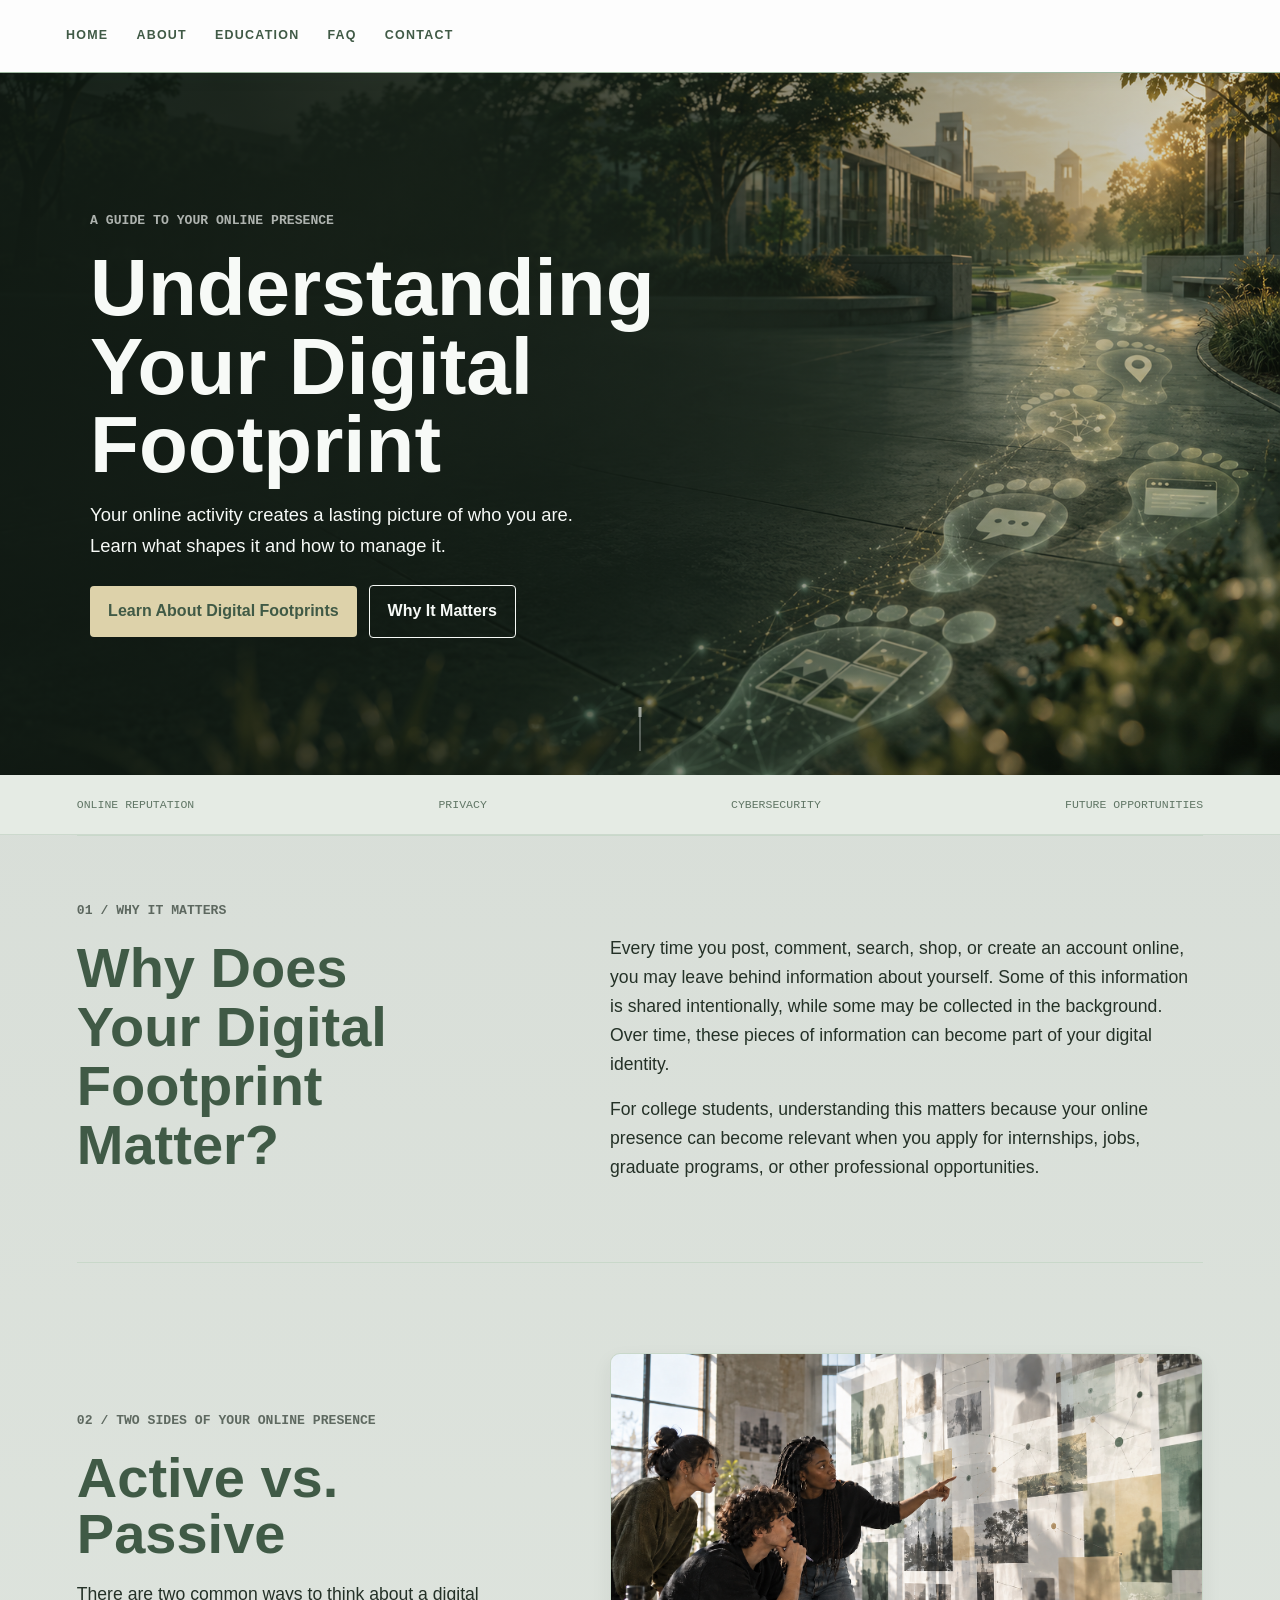
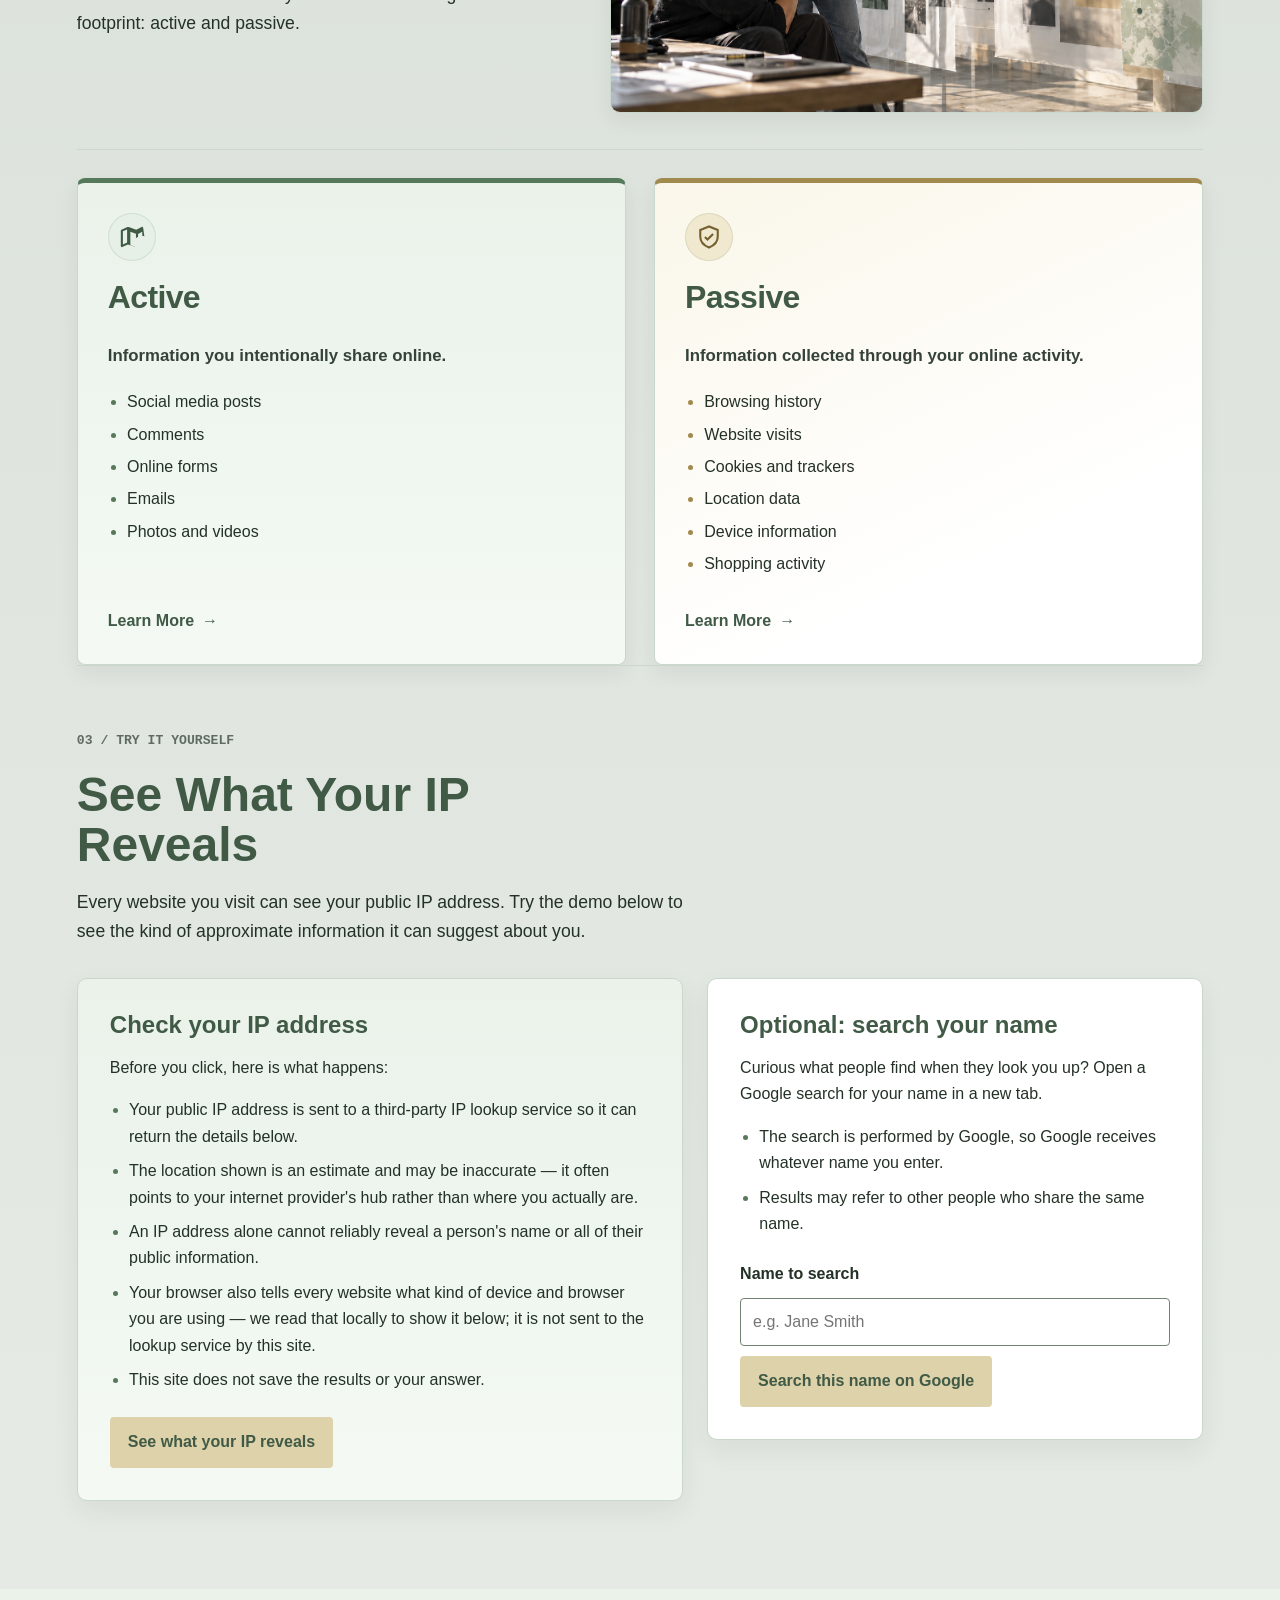
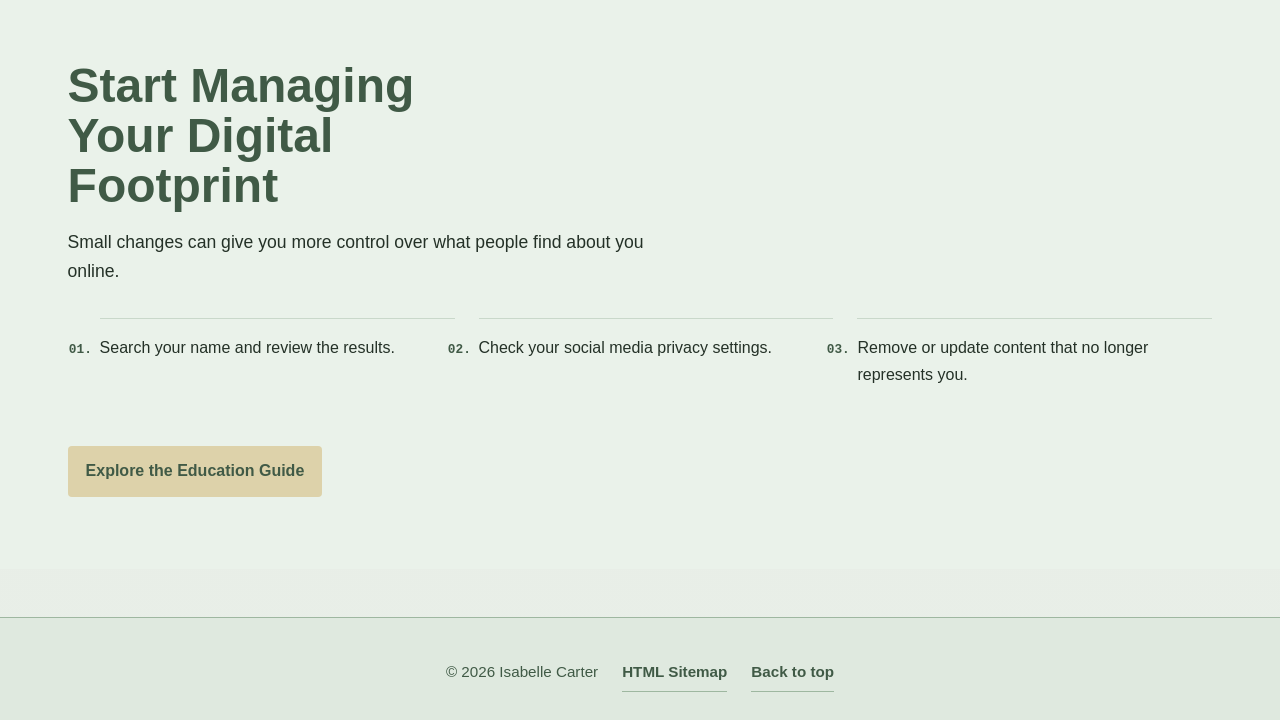
==== commit 92b215e4: "The IP demo results now also show the visitor's device info" ====
--- a/index.html
+++ b/index.html
@@ -117,6 +117,7 @@
                                 <li>Your public IP address is sent to a third-party IP lookup service so it can return the details below.</li>
                                 <li>The location shown is an estimate and may be inaccurate &mdash; it often points to your internet provider's hub rather than where you actually are.</li>
                                 <li>An IP address alone cannot reliably reveal a person's name or all of their public information.</li>
+                                <li>Your browser also tells every website what kind of device and browser you are using &mdash; we read that locally to show it below; it is not sent to the lookup service by this site.</li>
                                 <li>This site does not save the results or your answer.</li>
                             </ul>
                             <button class="cta-button ip-demo-button" id="ip-lookup-button" type="button">See what your IP reveals</button>
@@ -130,11 +131,26 @@
                                     <dd id="ip-result-city"></dd>
                                     <dt>State / region</dt>
                                     <dd id="ip-result-region"></dd>
+                                    <dt>Postal code</dt>
+                                    <dd id="ip-result-postal"></dd>
                                     <dt>Country</dt>
                                     <dd id="ip-result-country"></dd>
+                                    <dt>Approx. coordinates</dt>
+                                    <dd id="ip-result-coords"></dd>
+                                    <dt>Time zone</dt>
+                                    <dd id="ip-result-timezone"></dd>
                                     <dt>Network provider</dt>
                                     <dd id="ip-result-network"></dd>
+                                    <dt>Network number (ASN)</dt>
+                                    <dd id="ip-result-asn"></dd>
+                                    <dt>Device type</dt>
+                                    <dd id="ip-result-device-type"></dd>
+                                    <dt>Operating system</dt>
+                                    <dd id="ip-result-os"></dd>
+                                    <dt>Browser</dt>
+                                    <dd id="ip-result-browser"></dd>
                                 </dl>
+                                <p class="ip-results-note">These details describe your internet connection and device, not you personally. The coordinates and postal code point to the estimated area of your provider's network &mdash; often miles from your real location &mdash; and the device details are your browser's own description of itself, which can be imprecise.</p>
                                 <div class="ip-confirm" id="ip-confirm">
                                     <p class="ip-confirm-question">Is this information correct?</p>
                                     <div class="ip-confirm-buttons">
--- a/style.css
+++ b/style.css
@@ -1759,6 +1759,12 @@
     overflow-wrap: anywhere;
 }
 
+.ip-results-note {
+    margin: 0;
+    color: #4a5a4e;
+    font-size: 0.92rem;
+}
+
 .ip-confirm-question {
     font-weight: 700;
 }
